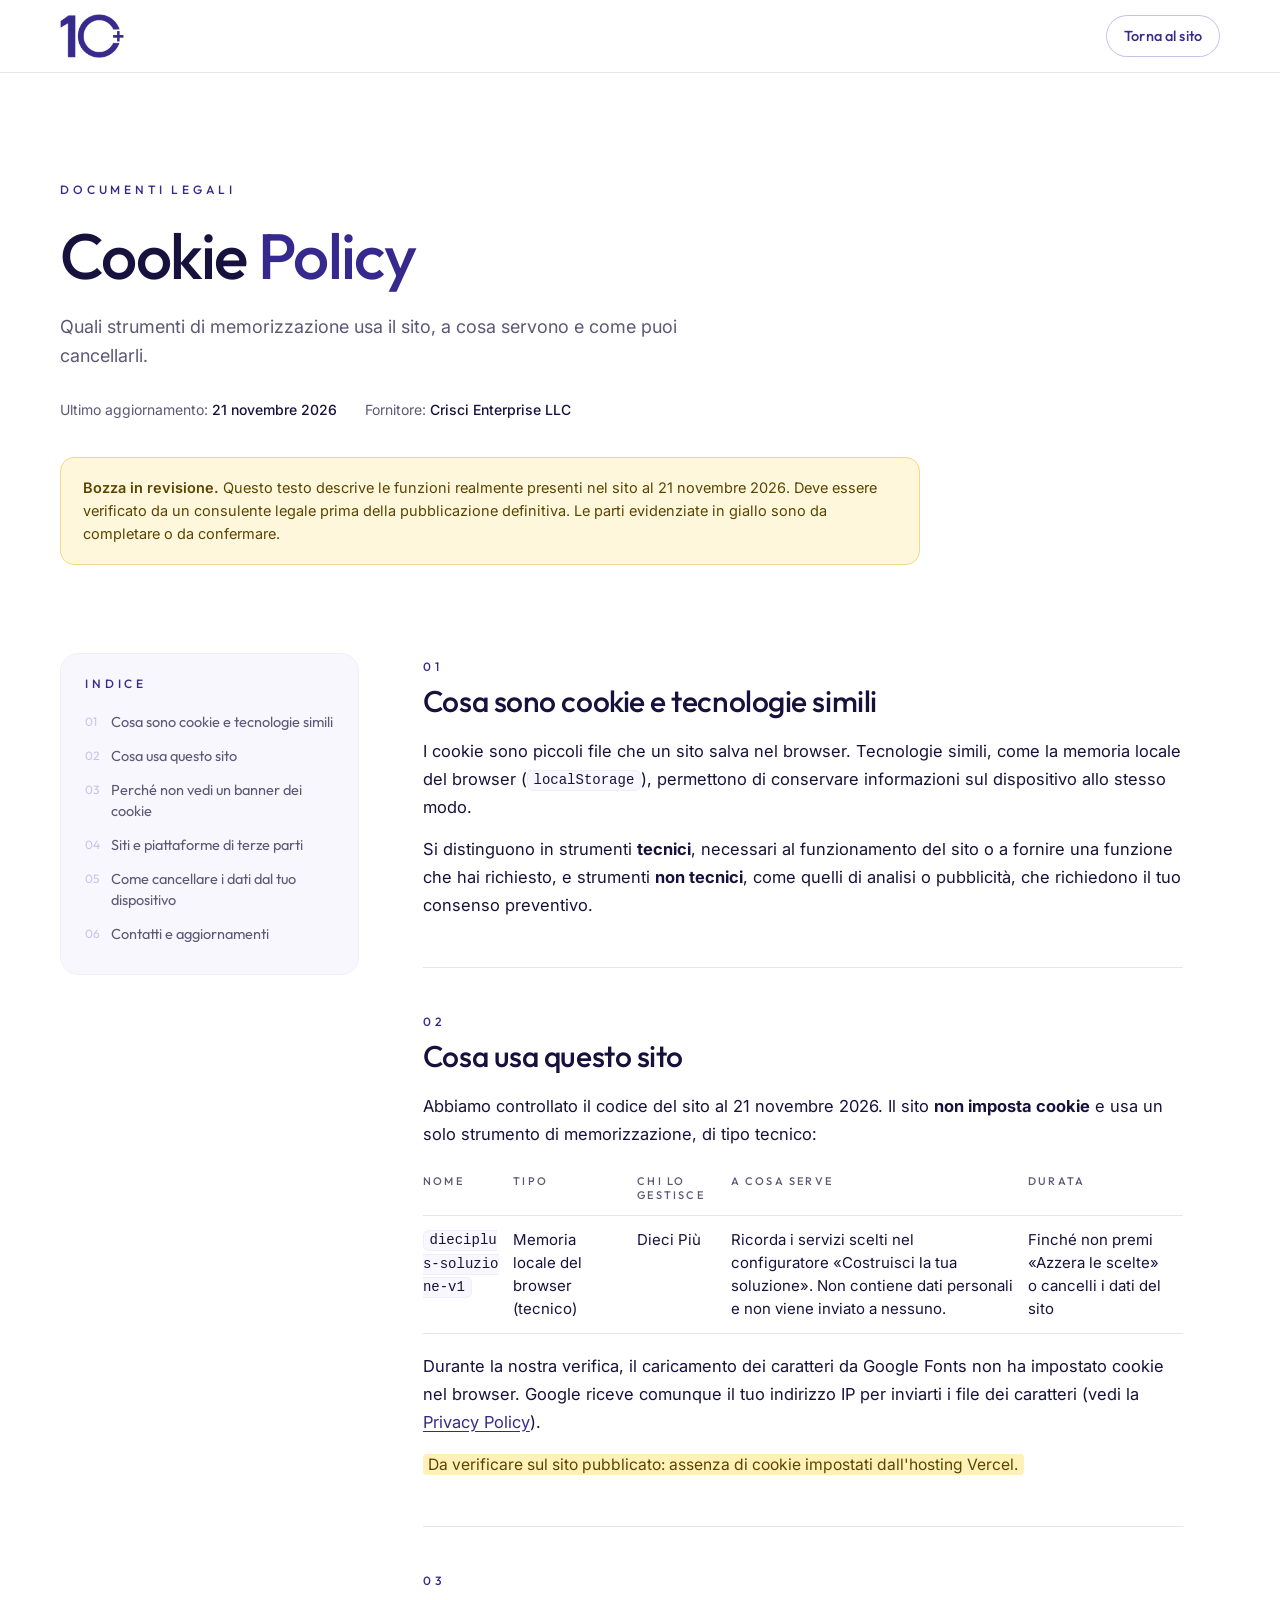
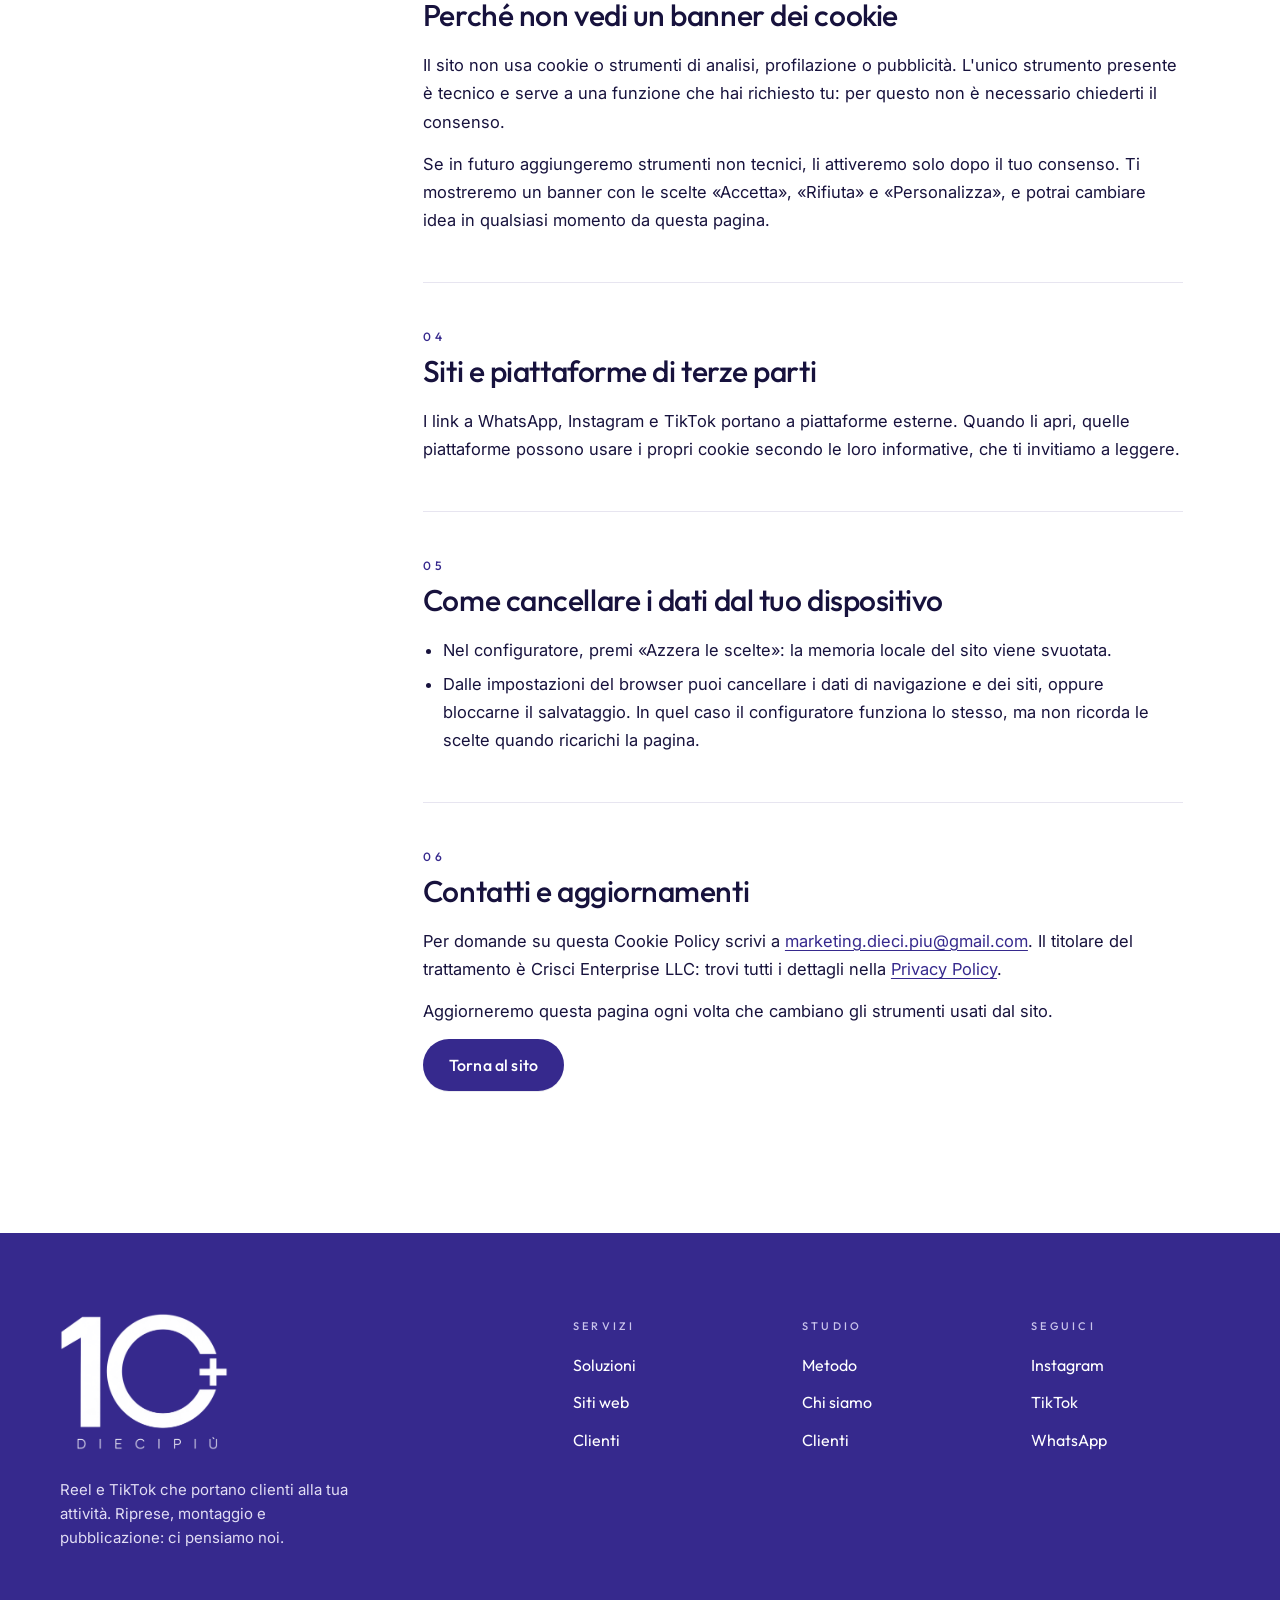
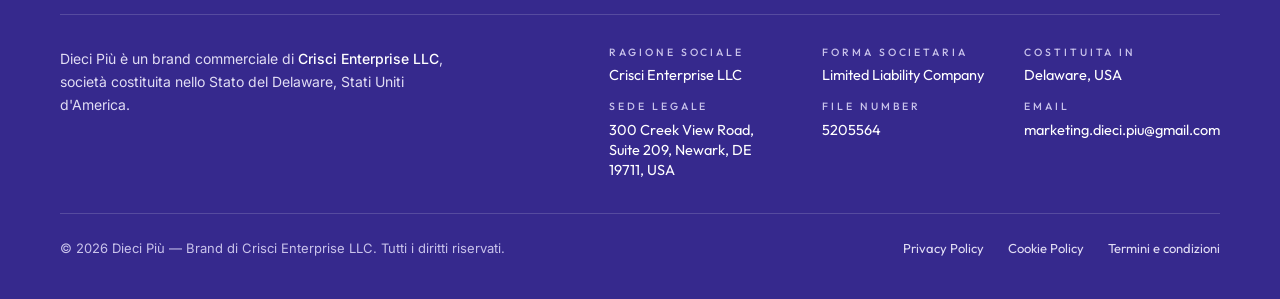
==== cookie.html @ cb21c613 "Add files via upload" ====
<!doctype html>
<html lang="it">
<head>
<meta charset="utf-8">
<meta name="viewport" content="width=device-width, initial-scale=1, viewport-fit=cover">
<title>Cookie Policy · Dieci Più</title>
<meta name="description" content="Quali cookie e strumenti di memorizzazione usa il sito Dieci Più.">
<!-- Bozza: togliere "noindex" e l'avviso giallo dopo la revisione legale -->
<meta name="robots" content="noindex, follow">
<meta name="theme-color" content="#36298D">
<link rel="icon" href="favicon.ico" sizes="any">
<link rel="icon" type="image/png" sizes="32x32" href="assets/brand/favicon-32.png">
<link rel="apple-touch-icon" href="assets/brand/apple-touch-icon.png">
<link rel="preconnect" href="https://fonts.googleapis.com">
<link rel="preconnect" href="https://fonts.gstatic.com" crossorigin>
<link rel="stylesheet" href="https://fonts.googleapis.com/css2?family=Outfit:wght@300;400;500;600&family=Inter:wght@400;500;600&display=swap">
<link rel="stylesheet" href="styles.css">
<link rel="stylesheet" href="legale.css">
</head>
<body>

<header class="legal-nav">
  <div class="wrap legal-nav-in">
    <a class="brand" href="index.html" aria-label="Dieci Più — torna al sito">
      <img src="assets/brand/logo-dieci-piu-mark.png" alt="Dieci Più" width="1600" height="1102">
    </a>
    <a class="btn btn-ghost btn-sm" href="index.html">Torna al sito</a>
  </div>
</header>

<main class="legal-page" id="top">
  <div class="wrap">
    <div class="legal-head">
      <span class="label">Documenti legali</span>
      <h1>Cookie <em>Policy</em></h1>
      <p class="legal-intro">Quali strumenti di memorizzazione usa il sito, a cosa servono e come puoi cancellarli.</p>
      <ul class="legal-meta">
        <li>Ultimo aggiornamento: <b>21 novembre 2026</b></li>
        <li>Fornitore: <b>Crisci Enterprise LLC</b></li>
      </ul>
    </div>
    <p class="draft-note" role="note"><b>Bozza in revisione.</b> Questo testo descrive le funzioni realmente presenti nel sito al 21 novembre 2026. Deve essere verificato da un consulente legale prima della pubblicazione definitiva. Le parti evidenziate in giallo sono da completare o da confermare.</p>

    <div class="legal-layout">
      <nav class="legal-toc" aria-label="Indice">
        <span class="label">Indice</span>
        <ol>
        <li><a href="#cosa-sono">Cosa sono cookie e tecnologie simili</a></li>
        <li><a href="#utilizzati">Cosa usa questo sito</a></li>
        <li><a href="#consenso">Perché non vedi un banner dei cookie</a></li>
        <li><a href="#terze-parti">Siti e piattaforme di terze parti</a></li>
        <li><a href="#gestire">Come cancellare i dati dal tuo dispositivo</a></li>
        <li><a href="#contatti">Contatti e aggiornamenti</a></li>
        </ol>
      </nav>
      <div class="legal-body">
      <section id="cosa-sono" aria-labelledby="cosa-sono-t">
        <h2 id="cosa-sono-t"><span class="n">01</span>Cosa sono cookie e tecnologie simili</h2>
        <p>I cookie sono piccoli file che un sito salva nel browser. Tecnologie simili, come la memoria locale del browser (<code>localStorage</code>), permettono di conservare informazioni sul dispositivo allo stesso modo.</p>
        <p>Si distinguono in strumenti <b>tecnici</b>, necessari al funzionamento del sito o a fornire una funzione che hai richiesto, e strumenti <b>non tecnici</b>, come quelli di analisi o pubblicità, che richiedono il tuo consenso preventivo.</p>
      </section>
      <section id="utilizzati" aria-labelledby="utilizzati-t">
        <h2 id="utilizzati-t"><span class="n">02</span>Cosa usa questo sito</h2>
        <p>Abbiamo controllato il codice del sito al 21 novembre 2026. Il sito <b>non imposta cookie</b> e usa un solo strumento di memorizzazione, di tipo tecnico:</p>
        <table class="legal-table">
          <thead><tr><th scope="col">Nome</th><th scope="col">Tipo</th><th scope="col">Chi lo gestisce</th><th scope="col">A cosa serve</th><th scope="col">Durata</th></tr></thead>
          <tbody>
          <tr><td><code>dieciplus-soluzione-v1</code></td><td data-th="Tipo">Memoria locale del browser (tecnico)</td><td data-th="Chi lo gestisce">Dieci Più</td><td data-th="A cosa serve">Ricorda i servizi scelti nel configuratore «Costruisci la tua soluzione». Non contiene dati personali e non viene inviato a nessuno.</td><td data-th="Durata">Finché non premi «Azzera le scelte» o cancelli i dati del sito</td></tr>
          </tbody>
        </table>
        <p>Durante la nostra verifica, il caricamento dei caratteri da Google Fonts non ha impostato cookie nel browser. Google riceve comunque il tuo indirizzo IP per inviarti i file dei caratteri (vedi la <a href="privacy.html#terze-parti">Privacy Policy</a>).</p>
        <p><span class="todo">Da verificare sul sito pubblicato: assenza di cookie impostati dall'hosting Vercel.</span></p>
      </section>
      <section id="consenso" aria-labelledby="consenso-t">
        <h2 id="consenso-t"><span class="n">03</span>Perché non vedi un banner dei cookie</h2>
        <p>Il sito non usa cookie o strumenti di analisi, profilazione o pubblicità. L'unico strumento presente è tecnico e serve a una funzione che hai richiesto tu: per questo non è necessario chiederti il consenso.</p>
        <p>Se in futuro aggiungeremo strumenti non tecnici, li attiveremo solo dopo il tuo consenso. Ti mostreremo un banner con le scelte «Accetta», «Rifiuta» e «Personalizza», e potrai cambiare idea in qualsiasi momento da questa pagina.</p>
      </section>
      <section id="terze-parti" aria-labelledby="terze-parti-t">
        <h2 id="terze-parti-t"><span class="n">04</span>Siti e piattaforme di terze parti</h2>
        <p>I link a WhatsApp, Instagram e TikTok portano a piattaforme esterne. Quando li apri, quelle piattaforme possono usare i propri cookie secondo le loro informative, che ti invitiamo a leggere.</p>
      </section>
      <section id="gestire" aria-labelledby="gestire-t">
        <h2 id="gestire-t"><span class="n">05</span>Come cancellare i dati dal tuo dispositivo</h2>
        <ul>
          <li>Nel configuratore, premi «Azzera le scelte»: la memoria locale del sito viene svuotata.</li>
          <li>Dalle impostazioni del browser puoi cancellare i dati di navigazione e dei siti, oppure bloccarne il salvataggio. In quel caso il configuratore funziona lo stesso, ma non ricorda le scelte quando ricarichi la pagina.</li>
        </ul>
      </section>
      <section id="contatti" aria-labelledby="contatti-t">
        <h2 id="contatti-t"><span class="n">06</span>Contatti e aggiornamenti</h2>
        <p>Per domande su questa Cookie Policy scrivi a <a href="mailto:marketing.dieci.piu@gmail.com">marketing.dieci.piu@gmail.com</a>. Il titolare del trattamento è Crisci Enterprise LLC: trovi tutti i dettagli nella <a href="privacy.html">Privacy Policy</a>.</p>
        <p>Aggiorneremo questa pagina ogni volta che cambiano gli strumenti usati dal sito.</p>
      </section>
        <p class="legal-back"><a class="btn btn-primary" href="index.html">Torna al sito</a></p>
      </div>
    </div>
  </div>
</main>

<footer class="footer">
  <div class="wrap">
    <div class="footer-grid">
      <div>
        <img class="logo" src="assets/brand/logo-dieci-piu-white.png" alt="Dieci Più" width="1600" height="1299" loading="lazy">
        <p>Reel e TikTok che portano clienti alla tua attività. Riprese, montaggio e pubblicazione: ci pensiamo noi.</p>
      </div>
      <div>
        <h4>Servizi</h4>
        <ul><li><a href="index.html#soluzioni">Soluzioni</a></li><li><a href="index.html#siti">Siti web</a></li><li><a href="index.html#clienti">Clienti</a></li></ul>
      </div>
      <div>
        <h4>Studio</h4>
        <ul><li><a href="index.html#metodo">Metodo</a></li><li><a href="index.html#chi-siamo">Chi siamo</a></li><li><a href="index.html#clienti">Clienti</a></li></ul>
      </div>
      <div>
        <h4>Seguici</h4>
        <ul><li><a href="https://www.instagram.com/diecipiu_agency/" rel="noopener" target="_blank">Instagram</a></li><li><a href="https://www.tiktok.com/@dieci_piu" rel="noopener" target="_blank">TikTok</a></li><li><a href="https://wa.me/393920005024" target="_blank" rel="noopener">WhatsApp</a></li></ul>
      </div>
    </div>
    <div class="footer-legal">
      <p class="footer-entity">Dieci Più è un brand commerciale di <b>Crisci Enterprise LLC</b>, società costituita nello Stato del Delaware, Stati Uniti d'America.</p>
      <dl class="footer-facts">
        <div><dt>Ragione sociale</dt><dd>Crisci Enterprise LLC</dd></div>
        <div><dt>Forma societaria</dt><dd>Limited Liability Company</dd></div>
        <div><dt>Costituita in</dt><dd>Delaware, USA</dd></div>
        <div class="footer-sede"><dt>Sede legale</dt><dd>300 Creek View Road, Suite 209, Newark, DE 19711, USA</dd></div>
        <div><dt>File number</dt><dd>5205564</dd></div>
        <div><dt>Email</dt><dd><a href="mailto:marketing.dieci.piu@gmail.com">marketing.dieci.piu@gmail.com</a></dd></div>
      </dl>
    </div>
    <div class="footer-bottom">
      <span>© <span data-year>2026</span> Dieci Più — Brand di Crisci Enterprise LLC. Tutti i diritti riservati.</span>
      <ul class="footer-links" aria-label="Documenti legali">
        <li><a href="privacy.html">Privacy Policy</a></li>
        <li><a href="cookie.html">Cookie Policy</a></li>
        <li><a href="termini.html">Termini e condizioni</a></li>
      </ul>
    </div>
  </div>
</footer>

<script>document.querySelectorAll("[data-year]").forEach(function (y) { y.textContent = new Date().getFullYear(); });</script>
</body>
</html>
---- styles.css ----
/* ==========================================================================
   DIECI+ — sistema visivo
   Colore primario estratto dal logo originale: #36298D
   ========================================================================== */

:root {
  /* Brand */
  --viola: #36298D;          /* colore esatto del logo */
  --viola-scuro: #281E6E;    /* hover / pressione */
  --viola-notte: #17123D;    /* testo principale, tono del viola */
  --lavanda-50: #F8F7FD;     /* sezioni leggere */
  --lavanda-100: #F0EEFA;
  --lavanda-200: #E1DDF4;
  --lavanda-300: #C9C3EB;

  /* Neutri */
  --bianco: #FFFFFF;
  --testo: var(--viola-notte);
  --testo-2: #5C5875;
  --linea: #E7E5F0;

  /* Tipografia */
  --display: "Outfit", "Helvetica Neue", Arial, sans-serif;
  --testo-font: "Inter", "Helvetica Neue", Arial, sans-serif;

  /* Griglia */
  --max: 1240px;
  --gutter: clamp(16px, 4vw, 40px);

  /* Movimento */
  --ease: cubic-bezier(.2, .7, .2, 1);
  --ease-in-out: cubic-bezier(.65, 0, .35, 1);
}

*, *::before, *::after { box-sizing: border-box; }
html { -webkit-text-size-adjust: 100%; scroll-padding-top: 88px; }
@media (prefers-reduced-motion: no-preference) { html { scroll-behavior: smooth; } }
body {
  margin: 0;
  background: var(--bianco);
  color: var(--testo);
  font: 400 17px/1.6 var(--testo-font);
  -webkit-font-smoothing: antialiased;
  text-rendering: optimizeLegibility;
  overflow-x: hidden;
}
img, video { max-width: 100%; display: block; }
a { color: inherit; }
::selection { background: var(--viola); color: var(--bianco); }
:focus-visible { outline: 2px solid var(--viola); outline-offset: 3px; border-radius: 4px; }

.wrap { max-width: var(--max); margin: 0 auto; padding-inline: var(--gutter); }
.sr-only { position: absolute; width: 1px; height: 1px; overflow: hidden; clip: rect(0 0 0 0); white-space: nowrap; }

/* --------------------------------------------------------------------------
   Etichette: riprendono la spaziatura ampia di "D I E C I P I Ù"
   -------------------------------------------------------------------------- */
.label {
  font: 500 12px/1 var(--display);
  letter-spacing: .32em;
  text-transform: uppercase;
  color: var(--viola);
}
.label.muted { color: var(--testo-2); }

/* --------------------------------------------------------------------------
   Pulsanti
   -------------------------------------------------------------------------- */
.btn {
  --h: 52px;
  position: relative;
  display: inline-flex; align-items: center; gap: 14px;
  height: var(--h); padding: 0 26px;
  border-radius: 999px; border: 0;
  font: 500 16px/1 var(--display); letter-spacing: .01em;
  text-decoration: none; cursor: pointer; white-space: nowrap;
  overflow: hidden; isolation: isolate;
  transition: transform .5s var(--ease), box-shadow .5s var(--ease), color .3s var(--ease);
}
.btn-primary { background: var(--viola); color: var(--bianco); box-shadow: 0 1px 0 rgba(23,18,61,.08); }
/* riempimento che sale dal basso */
.btn-primary::before {
  content: ""; position: absolute; inset: 0; z-index: -1;
  background: var(--viola-scuro);
  transform: translateY(101%); border-radius: inherit;
  transition: transform .55s var(--ease);
}
.btn-primary:hover::before { transform: translateY(0); }
.btn-primary:hover { transform: translateY(-2px); box-shadow: 0 14px 30px -14px rgba(54,41,141,.65); }
.btn-primary:active { transform: translateY(0); }

.btn-ghost { background: transparent; color: var(--viola); box-shadow: inset 0 0 0 1px var(--lavanda-300); }
.btn-ghost::before {
  content: ""; position: absolute; inset: 0; z-index: -1; border-radius: inherit;
  background: var(--lavanda-100); opacity: 0; transition: opacity .4s var(--ease);
}
.btn-ghost:hover::before { opacity: 1; }
.btn-ghost:hover { box-shadow: inset 0 0 0 1px var(--viola); }

.btn .arrow { width: 18px; height: 18px; flex: none; overflow: hidden; position: relative; }
.btn .arrow svg { position: absolute; inset: 0; transition: transform .5s var(--ease); }
.btn .arrow svg + svg { transform: translateX(-120%); }
.btn:hover .arrow svg:first-child { transform: translateX(120%); }
.btn:hover .arrow svg + svg { transform: translateX(0); }

.btn-sm { --h: 42px; padding: 0 18px; font-size: 14.5px; gap: 10px; }

/* --------------------------------------------------------------------------
   Navbar
   -------------------------------------------------------------------------- */
.nav {
  position: fixed; inset: 0 0 auto 0; z-index: 50;
  padding-top: env(safe-area-inset-top, 0px);
  background: rgba(255,255,255,.0);
  transition: background .4s var(--ease), box-shadow .4s var(--ease);
}
.nav.scrolled { background: rgba(255,255,255,.86); backdrop-filter: saturate(1.4) blur(14px); -webkit-backdrop-filter: saturate(1.4) blur(14px); box-shadow: 0 1px 0 var(--linea); }
.nav-in { display: flex; align-items: center; gap: 32px; height: 76px; transition: height .4s var(--ease); }
.nav.scrolled .nav-in { height: 64px; }
.brand { display: block; flex: none; line-height: 0; }
.brand img { height: 30px; width: auto; transition: height .4s var(--ease); }
.nav.scrolled .brand img { height: 26px; }
.nav-links { display: flex; gap: 4px; margin-left: auto; list-style: none; padding: 0; margin-block: 0; }
.nav-links a {
  position: relative; display: block; padding: 10px 14px;
  font: 400 15px/1 var(--display); color: var(--testo); text-decoration: none;
}
.nav-links a::after {
  content: ""; position: absolute; left: 14px; right: 14px; bottom: 4px; height: 1px;
  background: var(--viola); transform: scaleX(0); transform-origin: right;
  transition: transform .45s var(--ease);
}
.nav-links a:hover::after, .nav-links a.on::after { transform: scaleX(1); transform-origin: left; }
.nav-links a.on { color: var(--viola); }
.nav-toggle { display: none; }

@media (max-width: 900px) {
  .nav-in { gap: 12px; height: 64px; }
  .brand img { height: 26px; }
  .nav-links, .nav .btn { display: none; }
  .nav-toggle {
    display: inline-flex; margin-left: auto; width: 44px; height: 44px; border: 0; border-radius: 50%;
    background: var(--lavanda-100); color: var(--viola); align-items: center; justify-content: center; cursor: pointer;
  }
  .nav-toggle span, .nav-toggle span::before { display: block; width: 18px; height: 1.5px; background: currentColor; position: relative; transition: transform .4s var(--ease); }
  .nav-toggle span::before { content: ""; position: absolute; top: 6px; }
  .nav-toggle span { transform: translateY(-3px); }
  .nav.open .nav-toggle span { transform: translateY(0) rotate(45deg); }
  .nav.open .nav-toggle span::before { transform: translateY(-6px) rotate(-90deg); }
}

/* menu mobile */
.mobile-menu {
  position: fixed; inset: 0; z-index: 40; background: var(--bianco);
  padding: calc(96px + env(safe-area-inset-top, 0px)) var(--gutter) 32px;
  display: flex; flex-direction: column; gap: 32px;
  clip-path: inset(0 0 100% 0); visibility: hidden;
  transition: clip-path .7s var(--ease-in-out), visibility 0s linear .7s;
}
.nav.open + .mobile-menu { clip-path: inset(0 0 0 0); visibility: visible; transition: clip-path .7s var(--ease-in-out), visibility 0s; }
.mobile-menu ol { list-style: none; margin: 0; padding: 0; counter-reset: m; }
.mobile-menu li { counter-increment: m; border-bottom: 1px solid var(--linea); }
.mobile-menu a {
  display: flex; align-items: baseline; gap: 16px; padding: 18px 0;
  font: 400 clamp(28px, 8vw, 40px)/1.1 var(--display); letter-spacing: -.02em; text-decoration: none;
}
.mobile-menu a::before { content: counter(m, decimal-leading-zero); font: 500 12px/1 var(--display); letter-spacing: .2em; color: var(--viola); }
.mobile-menu .btn { align-self: stretch; justify-content: center; margin-top: auto; }
.mobile-menu { z-index: 48; }

/* --------------------------------------------------------------------------
   Hero
   -------------------------------------------------------------------------- */
.hero { padding-top: calc(150px + env(safe-area-inset-top, 0px)); padding-bottom: 96px; position: relative; }
.hero-grid { display: grid; grid-template-columns: minmax(0, 7fr) minmax(0, 5fr); gap: 56px; align-items: end; }
.hero h1 {
  font: 400 clamp(44px, 7.2vw, 104px)/.98 var(--display);
  letter-spacing: -.045em; margin: 28px 0 0; text-wrap: balance;
}
.hero h1 .line { display: block; overflow: hidden; padding-bottom: .06em; }
.hero h1 .line > span { display: inline-block; }
.hero h1 em { font-style: normal; color: var(--viola); }
.hero-sub { font-size: clamp(18px, 1.6vw, 21px); line-height: 1.5; color: var(--testo-2); max-width: 34ch; margin: 32px 0 40px; }
.hero-cta { display: flex; flex-wrap: wrap; gap: 12px; }

.hero-facts { display: grid; grid-template-columns: repeat(3, minmax(0,1fr)); margin-top: 88px; border-top: 1px solid var(--linea); }
.hero-facts div { padding: 22px 24px 0 0; }
.hero-facts div + div { padding-left: 24px; border-left: 1px solid var(--linea); }
.hero-facts b { display: block; font: 400 clamp(26px, 3vw, 36px)/1 var(--display); letter-spacing: -.03em; color: var(--viola); }
.hero-facts span { display: block; margin-top: 10px; font-size: 14.5px; line-height: 1.45; color: var(--testo-2); }

/* pila di reel nel hero */
.reel-stack { position: relative; aspect-ratio: 4 / 5; }
.reel-stack::before {
  content: ""; position: absolute; inset: 8% 0 0 12%; border-radius: 28px;
  background: var(--lavanda-100);
}
.reel-stack .reel { position: absolute; width: 40%; }
.reel-stack .reel:nth-child(1) { left: -2%; top: 18%; transform: rotate(-6deg); }
.reel-stack .reel:nth-child(2) { left: 19%; top: 4%; z-index: 3; transform: rotate(-1.5deg); }
.reel-stack .reel:nth-child(3) { left: 62%; top: 22%; transform: rotate(6deg); }
.reel-stack .reel:nth-child(4) { left: 41%; top: 10%; z-index: 4; transform: rotate(2deg); }

@media (max-width: 900px) {
  .hero { padding-top: calc(120px + env(safe-area-inset-top, 0px)); padding-bottom: 72px; }
  .hero-grid { grid-template-columns: minmax(0,1fr); gap: 48px; }
  .reel-stack { max-width: 420px; width: 100%; margin-inline: auto; }
  .hero-facts { margin-top: 64px; }
}
@media (max-width: 560px) {
  .hero-facts { grid-template-columns: minmax(0,1fr); }
  .hero-facts div, .hero-facts div + div { padding: 18px 0; border-left: 0; border-bottom: 1px solid var(--linea); }
  .hero-cta .btn { width: 100%; justify-content: center; }
}

/* --------------------------------------------------------------------------
   Reel (cornice 9:16)
   -------------------------------------------------------------------------- */
.reel {
  position: relative; aspect-ratio: 9 / 16; border-radius: 18px; overflow: hidden;
  background: linear-gradient(160deg, var(--lavanda-200), var(--lavanda-100) 60%, var(--bianco));
  box-shadow: 0 1px 0 rgba(23,18,61,.04), 0 24px 48px -28px rgba(54,41,141,.45);
  transition: transform .7s var(--ease), box-shadow .7s var(--ease);
}
.reel video, .reel img { position: absolute; inset: 0; width: 100%; height: 100%; object-fit: cover; }
.reel .meta { position: absolute; left: 14px; right: 14px; bottom: 14px; display: flex; justify-content: space-between; align-items: end; gap: 8px; }
.reel .meta span { font: 500 10.5px/1.2 var(--display); letter-spacing: .22em; text-transform: uppercase; color: var(--viola); }
.reel .play {
  position: absolute; top: 50%; left: 50%; width: 48px; height: 48px; margin: -24px 0 0 -24px;
  border-radius: 50%; background: rgba(255,255,255,.9); color: var(--viola);
  display: grid; place-items: center; transition: transform .5s var(--ease), background .4s var(--ease), color .4s var(--ease);
}
.reel .play svg { width: 16px; height: 16px; margin-left: 2px; }
.reel:hover .play { transform: scale(1.08); background: var(--viola); color: var(--bianco); }
.reel .bar { position: absolute; left: 14px; right: 14px; top: 14px; height: 2px; border-radius: 2px; background: rgba(54,41,141,.15); overflow: hidden; }
.reel .bar::after { content: ""; position: absolute; inset: 0; background: var(--viola); transform-origin: left; transform: scaleX(.35); }
@media (prefers-reduced-motion: no-preference) {
  .reel-stack .reel .bar::after { animation: progress 6s linear infinite; }
  .reel-stack .reel:nth-child(1) .bar::after { animation-delay: -2s; }
  .reel-stack .reel:nth-child(3) .bar::after { animation-delay: -4s; }
  .reel-stack .reel:nth-child(4) .bar::after { animation-delay: -3s; }
}
@keyframes progress { from { transform: scaleX(0); } to { transform: scaleX(1); } }

/* --------------------------------------------------------------------------
   Striscia zone
   -------------------------------------------------------------------------- */
.zones { border-block: 1px solid var(--linea); }
.zones .wrap { display: flex; flex-wrap: wrap; align-items: center; justify-content: space-between; gap: 16px 32px; padding-block: 26px; }
.zones ul { display: flex; flex-wrap: wrap; gap: 8px 40px; list-style: none; margin: 0; padding: 0; }
.zones li { font: 400 clamp(20px, 2.2vw, 28px)/1 var(--display); letter-spacing: -.02em; }
.zones li::before { content: "+"; color: var(--viola); margin-right: 12px; font-weight: 500; }

/* --------------------------------------------------------------------------
   Sezioni
   -------------------------------------------------------------------------- */
.section { padding-block: clamp(88px, 11vw, 160px); }
.section.tint { background: var(--lavanda-50); }
.section-head { display: grid; grid-template-columns: minmax(0, 4fr) minmax(0, 8fr); gap: 32px; margin-bottom: clamp(48px, 6vw, 88px); }
.section-head .index { display: flex; flex-direction: column; gap: 14px; padding-top: 12px; border-top: 1px solid var(--testo); }
.section-head .index .n { font: 300 15px/1 var(--display); letter-spacing: .04em; color: var(--testo-2); }
.section-head h2 {
  font: 400 clamp(36px, 5vw, 68px)/1.02 var(--display); letter-spacing: -.04em;
  margin: 0; text-wrap: balance; max-width: 16ch;
}
.section-head h2 em { font-style: normal; color: var(--viola); }
.section-head p { font-size: clamp(17px, 1.4vw, 19px); color: var(--testo-2); max-width: 54ch; margin: 24px 0 0; }
@media (max-width: 760px) { .section-head { grid-template-columns: minmax(0,1fr); gap: 24px; } }

/* --------------------------------------------------------------------------
   Manifesto
   -------------------------------------------------------------------------- */
.manifesto { padding-block: clamp(96px, 12vw, 176px); background: var(--lavanda-50); position: relative; overflow: hidden; }
.manifesto blockquote {
  margin: 28px 0 0; font: 300 clamp(40px, 7vw, 112px)/.98 var(--display); letter-spacing: -.05em;
  max-width: 15ch;
}
.manifesto blockquote b { font-weight: 400; color: var(--viola); }
.manifesto .pair { display: grid; grid-template-columns: repeat(2, minmax(0, 1fr)); gap: 32px; margin-top: 72px; max-width: 860px; }
.manifesto .pair p { margin: 0; font-size: 17px; color: var(--testo-2); padding-top: 18px; border-top: 1px solid var(--lavanda-300); }
.manifesto .pair p b { display: block; color: var(--testo); font: 500 18px/1.3 var(--display); margin-bottom: 6px; }
@media (max-width: 640px) { .manifesto .pair { grid-template-columns: minmax(0,1fr); margin-top: 48px; } }

/* --------------------------------------------------------------------------
   Soluzioni su misura: percorsi, configuratore, riepilogo, richiesta
   -------------------------------------------------------------------------- */
.soluzioni { --errore: #B42318; }

/* Percorsi A / B */
.sol-paths { display: grid; grid-template-columns: repeat(2, minmax(0, 1fr)); gap: 16px; }
.sol-path { display: flex; flex-direction: column; align-items: flex-start; gap: 14px; padding: 32px; border-radius: 28px; border: 1px solid var(--lavanda-200); background: var(--bianco); }
.sol-path h3 { margin: 4px 0 0; font: 500 clamp(26px, 2.6vw, 34px)/1.05 var(--display); letter-spacing: -.03em; }
.sol-path p { margin: 0 0 10px; color: var(--testo-2); max-width: 40ch; }
.sol-path .btn { margin-top: auto; }
.sol-path-b { background: var(--viola); border-color: var(--viola); color: var(--bianco); }
.sol-path-b .label { color: var(--lavanda-300); }
.sol-path-b p { color: var(--lavanda-200); }
.sol-path-b .btn-primary { background: var(--bianco); color: var(--viola); }
.sol-path-b .btn-primary::before { background: var(--lavanda-100); }

/* Messaggi chiave */
.sol-claims { display: grid; grid-template-columns: minmax(0, 6fr) minmax(0, 5fr); gap: 24px 48px; align-items: end; margin: clamp(56px, 7vw, 96px) 0 clamp(40px, 5vw, 64px); padding-top: 28px; border-top: 1px solid var(--testo); }
.sol-claim { margin: 0; font: 400 clamp(32px, 3.8vw, 52px)/1.02 var(--display); letter-spacing: -.04em; text-wrap: balance; }
.sol-claim b { font-weight: 500; color: var(--viola); }
.sol-claims ul { list-style: none; margin: 0; padding: 0; display: grid; gap: 10px; }
.sol-claims li { display: grid; grid-template-columns: 18px minmax(0, 1fr); gap: 10px; font: 400 17px/1.35 var(--display); }
.sol-claims li::before { content: "+"; color: var(--viola); font-weight: 600; }

/* Configuratore */
.sol-builder { display: grid; grid-template-columns: minmax(0, 1fr) minmax(0, 360px); gap: 24px 40px; align-items: start; scroll-margin-top: 88px; }
.sol-step { margin-bottom: 18px; }
.sol-step p { margin: 10px 0 0; color: var(--testo-2); font-size: 15px; }
.sol-catalog { display: grid; grid-template-columns: repeat(2, minmax(0, 1fr)); gap: 12px; align-items: start; }
@media (max-width: 1100px) { .sol-catalog { grid-template-columns: minmax(0, 1fr); } }
.sol-noscript { padding: 18px; border-radius: 16px; background: var(--lavanda-100); }

.svc { border: 1px solid var(--lavanda-200); border-radius: 22px; background: var(--bianco); transition: border-color .35s var(--ease), box-shadow .35s var(--ease), background .35s var(--ease), transform .35s var(--ease); }
.svc:hover { border-color: var(--lavanda-300); }
.svc.on { border-color: var(--viola); box-shadow: 0 0 0 1px var(--viola), 0 18px 40px -28px rgba(54,41,141,.55); background: var(--lavanda-50); }
.svc-toggle { width: 100%; display: grid; grid-template-columns: 34px minmax(0, 1fr) 34px; gap: 12px; align-items: start; padding: 20px; border: 0; background: none; text-align: left; font: inherit; color: inherit; cursor: pointer; border-radius: 22px; -webkit-tap-highlight-color: transparent; }
.svc-toggle:focus-visible { outline: 2px solid var(--viola); outline-offset: 2px; }
.svc-n { font: 500 13px/1.6 var(--display); letter-spacing: .06em; color: var(--viola); }
.svc-name { display: block; font: 500 19px/1.2 var(--display); letter-spacing: -.01em; }
.svc-desc { display: block; margin-top: 6px; font-size: 14px; line-height: 1.45; color: var(--testo-2); }
.svc-mark { position: relative; width: 32px; height: 32px; border-radius: 50%; border: 1.5px solid var(--lavanda-300); transition: background .35s var(--ease), border-color .35s var(--ease), transform .45s var(--ease); }
.svc-mark::before, .svc-mark::after { content: ""; position: absolute; left: 50%; top: 50%; background: var(--viola); border-radius: 2px; transition: all .4s var(--ease); }
.svc-mark::before { width: 12px; height: 1.5px; margin: -.75px 0 0 -6px; }
.svc-mark::after { width: 1.5px; height: 12px; margin: -6px 0 0 -.75px; }
.svc.on .svc-mark { background: var(--viola); border-color: var(--viola); transform: rotate(360deg); }
.svc.on .svc-mark::before { width: 10px; height: 5px; margin: -4px 0 0 -5px; background: transparent; border-left: 2px solid var(--bianco); border-bottom: 2px solid var(--bianco); border-radius: 0; transform: rotate(-45deg); }
.svc.on .svc-mark::after { transform: scaleY(0); opacity: 0; }

.svc-opts { display: grid; grid-template-rows: 0fr; transition: grid-template-rows .45s var(--ease); }
.svc.on .svc-opts { grid-template-rows: 1fr; }
.svc-opts-in { overflow: hidden; min-height: 0; }
.opt { margin: 0 20px; padding: 14px 0; border-top: 1px solid var(--lavanda-200); }
.opt:last-child { margin-bottom: 8px; }
.opt-label { display: block; font: 500 13.5px/1.3 var(--display); color: var(--testo-2); }
.opt-qty { display: flex; align-items: center; justify-content: space-between; gap: 12px; }
.opt-chips .opt-label { margin-bottom: 10px; }
.qty { display: inline-flex; align-items: center; border: 1px solid var(--lavanda-300); border-radius: 999px; background: var(--bianco); }
.qty-btn { width: 44px; height: 44px; border: 0; border-radius: 50%; background: none; color: var(--viola); font: 400 22px/1 var(--display); cursor: pointer; transition: background .25s var(--ease); -webkit-tap-highlight-color: transparent; }
.qty-btn:hover:not(:disabled) { background: var(--lavanda-100); }
.qty-btn:disabled { opacity: .3; cursor: default; }
.qty-val { min-width: 40px; text-align: center; font: 600 18px/1 var(--display); font-variant-numeric: tabular-nums; }
.chips { display: flex; flex-wrap: wrap; gap: 8px; }
.chip { min-height: 40px; padding: 8px 14px; border: 1px solid var(--lavanda-300); border-radius: 999px; background: var(--bianco); color: var(--testo); font: 400 14px/1.2 var(--testo-font); cursor: pointer; transition: background .25s var(--ease), color .25s var(--ease), border-color .25s var(--ease); -webkit-tap-highlight-color: transparent; }
.chip[aria-pressed="true"], .chip[aria-checked="true"] { background: var(--viola); border-color: var(--viola); color: var(--bianco); }
.switch { display: flex; align-items: center; gap: 12px; width: 100%; min-height: 40px; padding: 0; border: 0; background: none; text-align: left; font: 400 14.5px/1.35 var(--testo-font); color: var(--testo); cursor: pointer; }
.switch-track { position: relative; flex: none; width: 42px; height: 26px; border-radius: 999px; background: var(--lavanda-200); transition: background .3s var(--ease); }
.switch-dot { position: absolute; left: 3px; top: 3px; width: 20px; height: 20px; border-radius: 50%; background: var(--bianco); box-shadow: 0 1px 3px rgba(23,18,61,.25); transition: transform .3s var(--ease); }
.switch[aria-checked="true"] .switch-track { background: var(--viola); }
.switch[aria-checked="true"] .switch-dot { transform: translateX(16px); }

/* Riepilogo */
.sol-summary { position: sticky; top: 88px; }
.sol-summary-in { background: var(--viola-notte); color: var(--bianco); border-radius: 28px; padding: 28px 24px 24px; }
.sol-summary .label { color: var(--lavanda-300); }
.sol-summary h3 { margin: 12px 0 6px; font: 500 26px/1.1 var(--display); letter-spacing: -.02em; }
.sol-count { margin: 0; font-size: 14px; color: var(--lavanda-200); }
.sol-stack { list-style: none; margin: 18px 0 0; padding: 0; display: grid; gap: 6px; }
.blk { display: grid; grid-template-columns: 26px minmax(0, 1fr) 32px; gap: 8px; align-items: center; padding: 10px 8px 10px 12px; border-radius: 12px; background: rgba(255,255,255,.07); border-left: 3px solid var(--lavanda-300); }
.blk-n { font: 500 12px/1 var(--display); color: var(--lavanda-300); }
.blk-text b { display: block; font: 500 15px/1.25 var(--display); }
.blk-text span { display: block; margin-top: 2px; font-size: 12.5px; line-height: 1.4; color: rgba(255,255,255,.72); }
.blk-x { width: 32px; height: 32px; border-radius: 50%; border: 1px solid rgba(255,255,255,.22); background: none; color: var(--bianco); font: 400 18px/1 var(--display); cursor: pointer; transition: background .25s var(--ease); }
.blk-x:hover { background: rgba(255,255,255,.12); }
.blk-x:focus-visible { outline: 2px solid var(--bianco); outline-offset: 2px; }
.sol-empty { margin: 18px 0 0; padding: 16px; border: 1px dashed rgba(255,255,255,.28); border-radius: 14px; font-size: 14px; color: rgba(255,255,255,.72); }
.sol-note { margin: 18px 0; padding-top: 16px; border-top: 1px solid rgba(255,255,255,.16); font-size: 14px; line-height: 1.5; color: rgba(255,255,255,.85); }
.sol-cta { width: 100%; justify-content: center; }
.sol-summary .btn-primary { background: var(--bianco); color: var(--viola); }
.sol-summary .btn-primary::before { background: var(--lavanda-100); }
.sol-summary .btn-primary:focus-visible { outline-color: var(--bianco); }
.sol-reset { display: block; margin: 12px auto 0; padding: 8px; border: 0; background: none; color: rgba(255,255,255,.7); font: 400 13px/1 var(--testo-font); text-decoration: underline; text-underline-offset: 4px; cursor: pointer; }
.sol-bar { display: none; }
@media (prefers-reduced-motion: no-preference) {
  .blk.new { animation: blk-in .5s var(--ease) both; }
}
@keyframes blk-in { from { opacity: 0; transform: translateY(10px) scale(.98); } to { opacity: 1; transform: none; } }

/* Richiesta */
.sol-form { display: grid; grid-template-columns: minmax(0, 4fr) minmax(0, 8fr); gap: 22px 32px; margin-top: clamp(72px, 8vw, 112px); padding-top: 32px; border-top: 1px solid var(--testo); scroll-margin-top: 88px; }
.sol-form > :not(.sol-form-head) { grid-column: 2; }
.sol-form-head { grid-column: 1; grid-row: 1 / span 6; }
.sol-form-head h3 { margin: 14px 0 12px; font: 400 clamp(30px, 3.4vw, 44px)/1.05 var(--display); letter-spacing: -.035em; }
.sol-form-head p { margin: 0; color: var(--testo-2); max-width: 32ch; }
.sol-field { display: grid; gap: 8px; margin: 0; }
.sol-field > label, .sol-field legend { font: 500 14px/1.3 var(--display); color: var(--testo); }
.opt-tag { font-weight: 400; color: var(--testo-2); }
.sol-field input[type=text], .sol-field select, .sol-field textarea {
  width: 100%; min-height: 52px; padding: 12px 16px; border: 1px solid var(--lavanda-300); border-radius: 14px;
  background: var(--bianco); color: var(--testo); font: 400 16px/1.4 var(--testo-font); transition: border-color .25s var(--ease), box-shadow .25s var(--ease);
}
.sol-field textarea { resize: vertical; min-height: 110px; }
.sol-field input:focus, .sol-field select:focus, .sol-field textarea:focus { outline: none; border-color: var(--viola); box-shadow: 0 0 0 3px var(--lavanda-200); }
.sol-field [aria-invalid="true"] { border-color: var(--errore); }
.field-err { margin: 0; font-size: 13.5px; color: var(--errore); }
.sol-grid { display: grid; grid-template-columns: repeat(2, minmax(0, 1fr)); gap: 18px 20px; }
.sol-wide { grid-column: 1 / -1; }
.sol-mode { border: 0; padding: 0; }
.sol-mode legend { padding: 0; margin-bottom: 8px; }
.sol-radios { display: flex; flex-wrap: wrap; gap: 8px; }
.sol-radios label { display: inline-flex; align-items: center; gap: 10px; min-height: 48px; padding: 0 18px 0 14px; border: 1px solid var(--lavanda-300); border-radius: 999px; cursor: pointer; font-size: 15px; transition: background .25s var(--ease), border-color .25s var(--ease); }
.sol-radios label:has(input:checked) { border-color: var(--viola); background: var(--lavanda-100); }
.sol-radios input, .sol-check input { accent-color: var(--viola); width: 18px; height: 18px; margin: 0; flex: none; }
.sol-attach { margin: 4px 0 0; font-size: 14px; color: var(--testo-2); }
.sol-check { display: flex; gap: 12px; align-items: flex-start; font-size: 14.5px; line-height: 1.45; color: var(--testo-2); cursor: pointer; }
.sol-check input { margin-top: 2px; }
.sol-send { display: flex; flex-wrap: wrap; align-items: center; gap: 12px 20px; }
.sol-send-note { margin: 0; font-size: 14px; color: var(--testo-2); }
.form-status { margin: 0; padding: 16px 18px; border-radius: 14px; font-size: 15px; line-height: 1.5; }
.form-status:focus { outline: none; }
.form-status b { display: block; color: var(--testo); }
.form-status a { color: var(--viola); font-weight: 600; }
.form-status.ok { background: var(--lavanda-100); }
.form-status.warn, .form-status.err { background: #FDECEC; color: #7A1A12; }
.form-status.warn b, .form-status.err b { color: #7A1A12; }

@media (max-width: 980px) {
  .sol-form { grid-template-columns: minmax(0, 1fr); }
  .sol-form > :not(.sol-form-head), .sol-form-head { grid-column: 1; grid-row: auto; }
}
@media (max-width: 900px) {
  .sol-builder { grid-template-columns: minmax(0, 1fr) minmax(0, 300px); gap: 24px; }
  .sol-claims { grid-template-columns: minmax(0, 1fr); }
}

/* --------------------------------------------------------------------------
   Siti web
   -------------------------------------------------------------------------- */
.sites { display: grid; grid-template-columns: repeat(3, minmax(0, 1fr)); gap: 16px; }
.site-card {
  background: var(--bianco); border-radius: 24px; padding: 32px; display: flex; flex-direction: column; gap: 14px;
  box-shadow: inset 0 0 0 1px var(--lavanda-200);
  transition: transform .6s var(--ease), box-shadow .6s var(--ease);
}
.site-card:hover { transform: translateY(-4px); box-shadow: inset 0 0 0 1px var(--lavanda-300), 0 24px 48px -32px rgba(54,41,141,.45); }
.site-card .from { font: 500 11px/1 var(--display); letter-spacing: .26em; text-transform: uppercase; color: var(--viola); }
.site-card h3 { font: 500 20px/1.25 var(--display); letter-spacing: -.01em; margin: 10px 0 0; }
.site-card p { margin: 0; font-size: 15px; color: var(--testo-2); }

.process { display: grid; grid-template-columns: repeat(5, minmax(0, 1fr)); gap: 0; margin-top: 72px; counter-reset: p; list-style: none; padding: 0; }
.process li { counter-increment: p; padding: 22px 22px 0 0; border-top: 1px solid var(--lavanda-300); position: relative; }
.process li::before { content: counter(p, decimal-leading-zero); display: block; font: 500 12px/1 var(--display); letter-spacing: .2em; color: var(--viola); margin-bottom: 18px; }
.process li::after { content: ""; position: absolute; top: -1px; left: 0; height: 1px; width: 100%; background: var(--viola); transform: scaleX(0); transform-origin: left; transition: transform 1.2s var(--ease); }
.process.in li::after { transform: scaleX(1); }
.process.in li:nth-child(2)::after { transition-delay: .15s; }
.process.in li:nth-child(3)::after { transition-delay: .3s; }
.process.in li:nth-child(4)::after { transition-delay: .45s; }
.process.in li:nth-child(5)::after { transition-delay: .6s; }
.process b { display: block; font: 500 17px/1.3 var(--display); margin-bottom: 6px; }
.process span { font-size: 14.5px; color: var(--testo-2); display: block; line-height: 1.5; }
.sites-notes { margin-top: 40px; font-size: 14.5px; color: var(--testo-2); }
.sites-notes b { color: var(--testo); font-weight: 600; }

@media (max-width: 980px) {
  .sites { grid-template-columns: minmax(0,1fr); }
  .process { grid-template-columns: repeat(2, minmax(0,1fr)); row-gap: 32px; }
}
@media (max-width: 560px) { .process { grid-template-columns: minmax(0,1fr); } }

/* --------------------------------------------------------------------------
   Lavori
   -------------------------------------------------------------------------- */
.work-grid { display: grid; grid-template-columns: repeat(6, minmax(0, 1fr)); gap: 16px; }
.work-grid .reel { box-shadow: none; }
.work-grid .reel:hover { transform: translateY(-6px); box-shadow: 0 28px 48px -30px rgba(54,41,141,.55); }
@media (max-width: 860px) { .work-grid { grid-template-columns: repeat(3, minmax(0,1fr)); } }
@media (max-width: 560px) {
  .work-grid { grid-template-columns: none; grid-auto-flow: column; grid-auto-columns: 62%; overflow-x: auto; scroll-snap-type: x mandatory; margin-inline: calc(var(--gutter) * -1); padding-inline: var(--gutter); scrollbar-width: none; }
  .work-grid::-webkit-scrollbar { display: none; }
  .work-grid .reel { scroll-snap-align: start; }
}

.case { display: grid; grid-template-columns: minmax(0, 5fr) minmax(0, 7fr); gap: 48px; margin-top: 96px; padding-top: 32px; border-top: 1px solid var(--testo); }
.case h3 { font: 400 clamp(28px, 3vw, 40px)/1.08 var(--display); letter-spacing: -.03em; margin: 16px 0 12px; }
.case p { color: var(--testo-2); margin: 0; max-width: 42ch; }
.ba { display: grid; grid-template-columns: minmax(0,1fr) minmax(0,1fr); border-radius: 24px; overflow: hidden; box-shadow: inset 0 0 0 1px var(--linea); }
.ba > div { padding: 28px; }
.ba > div + div { background: var(--lavanda-50); }
.ba dl { margin: 22px 0 0; display: grid; gap: 18px; }
.ba dt { font-size: 13.5px; color: var(--testo-2); }
.ba dd { margin: 4px 0 0; font: 300 40px/1 var(--display); letter-spacing: -.04em; font-variant-numeric: tabular-nums; }
.ba > div + div dd { color: var(--viola); }
@media (max-width: 860px) { .case { grid-template-columns: minmax(0,1fr); gap: 32px; margin-top: 72px; } }
@media (max-width: 420px) { .ba > div { padding: 22px 18px; } .ba dd { font-size: 32px; } }

/* --------------------------------------------------------------------------
   Testimonianze
   -------------------------------------------------------------------------- */
.voices { display: grid; grid-template-columns: repeat(3, minmax(0, 1fr)); gap: 24px; }
.voice { display: grid; grid-template-columns: minmax(0, 5fr) minmax(0, 6fr); gap: 20px; align-items: end; }
.voice .reel { box-shadow: none; }
.voice figcaption { padding-bottom: 6px; }
.voice figcaption b { display: block; font: 500 18px/1.25 var(--display); margin: 14px 0 6px; }
.voice figcaption span { font-size: 14.5px; color: var(--testo-2); }
.voice { margin: 0; }
@media (max-width: 980px) { .voices { grid-template-columns: minmax(0,1fr); gap: 32px; } .voice { grid-template-columns: 180px minmax(0,1fr); } }
@media (max-width: 420px) { .voice { grid-template-columns: 132px minmax(0,1fr); } }

/* Testimonianza video in evidenza */
.voices-list { display: grid; gap: clamp(32px, 5vw, 56px); }
.voice-feature { margin: 0; display: grid; grid-template-columns: minmax(0, 340px) minmax(0, 1fr); gap: clamp(28px, 6vw, 88px); align-items: center; }
.voice-feature .reel { background: var(--viola-notte); }
.voice-feature .reel::after { content: ""; position: absolute; inset: 0; background: linear-gradient(180deg, rgba(23,18,61,0) 55%, rgba(23,18,61,.55)); pointer-events: none; transition: opacity .4s var(--ease); }
.voice-feature .reel.playing::after { opacity: 0; }
.voice-feature .play-btn { border: 0; cursor: pointer; width: 72px; height: 72px; margin: -36px 0 0 -36px; z-index: 2; }
.voice-feature .play-btn svg { width: 22px; height: 22px; }
.voice-feature .play-btn:focus-visible { outline: 3px solid var(--bianco); outline-offset: 4px; }
.voice-feature .dur { position: absolute; top: 14px; right: 14px; z-index: 2; font: 500 12px/1 var(--testo-font); color: var(--bianco); background: rgba(23,18,61,.6); padding: 6px 9px; border-radius: 999px; pointer-events: none; }
.voice-feature figcaption { display: grid; gap: 24px; min-width: 0; }
.voice-feature blockquote { margin: 0; font: 500 clamp(28px, 3.6vw, 48px)/1.08 var(--display); letter-spacing: -.02em; color: var(--testo); text-wrap: balance; }
.voice-feature blockquote::before { content: "\201C"; color: var(--viola); }
.voice-feature blockquote::after { content: "\201D"; color: var(--viola); }
.voice-tags { list-style: none; margin: 0; padding: 0; display: flex; flex-wrap: wrap; gap: 8px; }
.voice-tags li { font-size: 13px; color: var(--viola); background: var(--bianco); border: 1px solid var(--lavanda-200); border-radius: 999px; padding: 6px 12px; }
.voice-who { display: flex; align-items: center; gap: 14px; padding-top: 22px; border-top: 1px solid var(--linea); }
.voice-who .av { width: 46px; height: 46px; border-radius: 50%; background: var(--viola); color: var(--bianco); display: grid; place-items: center; font: 600 18px/1 var(--display); flex: none; }
.voice-who b { display: block; font: 500 18px/1.25 var(--display); }
.voice-who span { font-size: 14.5px; color: var(--testo-2); }
.voice-feature.rev { grid-template-columns: minmax(0, 1fr) minmax(0, 340px); }
.voice-feature.rev .reel { order: 2; }
.voice-stat b { display: block; font: 500 clamp(56px, 8vw, 104px)/.95 var(--display); letter-spacing: -.04em; color: var(--viola); font-variant-numeric: tabular-nums; }
.voice-stat span { display: block; margin-top: 12px; font-size: clamp(17px, 1.6vw, 20px); color: var(--testo-2); max-width: 34ch; }
.voice-stat em { font-style: normal; font-weight: 600; color: var(--testo); }
@media (max-width: 760px) { .voice-feature, .voice-feature.rev { grid-template-columns: minmax(0, 1fr); } .voice-feature.rev .reel { order: 0; } .voice-feature .reel { width: 100%; max-width: 360px; margin-inline: auto; } }

/* --------------------------------------------------------------------------
   Metodo
   -------------------------------------------------------------------------- */
.steps { list-style: none; margin: 0; padding: 0; counter-reset: s; }
.steps li {
  counter-increment: s; display: grid; grid-template-columns: minmax(0, 2fr) minmax(0, 4fr) minmax(0, 6fr); gap: 32px;
  padding: 32px 0; border-top: 1px solid var(--linea); align-items: baseline;
  transition: background .5s var(--ease);
}
.steps li:last-child { border-bottom: 1px solid var(--linea); }
.steps li::before { content: counter(s, decimal-leading-zero); font: 300 clamp(36px, 4vw, 56px)/1 var(--display); letter-spacing: -.04em; color: var(--lavanda-300); transition: color .5s var(--ease); }
.steps li:hover::before { color: var(--viola); }
.steps b { font: 400 clamp(22px, 2.2vw, 28px)/1.15 var(--display); letter-spacing: -.02em; }
.steps span { color: var(--testo-2); max-width: 52ch; }
@media (max-width: 760px) { .steps li { grid-template-columns: 56px minmax(0,1fr); gap: 8px 16px; } .steps li::before { font-size: 28px; grid-row: span 2; } }

/* --------------------------------------------------------------------------
   Chi siamo
   -------------------------------------------------------------------------- */
.about { display: grid; grid-template-columns: minmax(0, 5fr) minmax(0, 7fr); grid-template-areas: "video head" "video details"; gap: 28px clamp(32px, 6vw, 96px); align-items: start; }
.about-head { grid-area: head; align-self: end; }
.about h2 { font: 400 clamp(36px, 4.6vw, 60px)/1.02 var(--display); letter-spacing: -.04em; margin: 24px 0 22px; text-wrap: balance; }
.about h2 em { font-style: normal; color: var(--viola); }
.about-lead { margin: 0; font-size: clamp(17px, 1.4vw, 19px); line-height: 1.55; color: var(--testo-2); max-width: 52ch; }
.about-reel { grid-area: video; width: 100%; max-width: 400px; justify-self: center; align-self: center; background: var(--viola-notte); }
.about-reel::after { content: ""; position: absolute; inset: 0; background: linear-gradient(180deg, rgba(23,18,61,0) 60%, rgba(23,18,61,.45)); pointer-events: none; transition: opacity .4s var(--ease); }
.about-reel.playing::after { opacity: 0; }
.about-reel .play-btn { top: 62%; border: 0; cursor: pointer; z-index: 2; width: 72px; height: 72px; margin: -36px 0 0 -36px; }
.about-reel .play-btn svg { width: 22px; height: 22px; }
.about-reel .play-btn:focus-visible { outline: 3px solid var(--bianco); outline-offset: 4px; }
.about-reel .dur { position: absolute; top: 14px; right: 14px; z-index: 2; font: 500 12px/1 var(--testo-font); color: var(--bianco); background: rgba(23,18,61,.6); padding: 6px 9px; border-radius: 999px; pointer-events: none; }
.about-details { grid-area: details; display: grid; gap: 32px; justify-items: start; }
.about-pillars { list-style: none; margin: 0; padding: 0; width: 100%; display: grid; grid-template-columns: repeat(2, minmax(0, 1fr)); gap: 0 28px; }
.about-pillars li { padding: 18px 0; border-top: 1px solid var(--lavanda-300); }
.about-pillars b { display: block; font: 500 clamp(19px, 1.7vw, 22px)/1.2 var(--display); letter-spacing: -.01em; color: var(--testo); }
.about-pillars span { display: block; margin-top: 6px; font-size: 15px; line-height: 1.5; color: var(--testo-2); }
.about-status { width: 100%; padding: 22px 24px; border-radius: 22px; background: var(--viola); color: var(--bianco); }
.about-status .label { color: var(--lavanda-300); }
.about-clients { list-style: none; margin: 14px 0 0; padding: 0; display: flex; flex-wrap: wrap; gap: 6px 0; }
.about-clients li { font: 500 clamp(18px, 1.7vw, 22px)/1.25 var(--display); letter-spacing: -.01em; }
.about-clients li + li::before { content: "·"; margin: 0 14px; color: var(--lavanda-300); }
@media (max-width: 980px) { .about-pillars { grid-template-columns: minmax(0, 1fr); } }
@media (max-width: 860px) { .about { grid-template-columns: minmax(0, 1fr); grid-template-areas: "head" "video" "details"; } }

/* --------------------------------------------------------------------------
   Natale
   -------------------------------------------------------------------------- */
.season { background: var(--lavanda-100); border-radius: 28px; padding: clamp(28px, 4vw, 48px); display: grid; grid-template-columns: minmax(0,1fr) auto; gap: 24px 48px; align-items: center; }
.season h3 { font: 400 clamp(28px, 3vw, 40px)/1.08 var(--display); letter-spacing: -.03em; margin: 14px 0 8px; }
.season h3 b { font-weight: 400; color: var(--viola); }
.season p { margin: 0; color: var(--testo-2); max-width: 52ch; }
@media (max-width: 760px) { .season { grid-template-columns: minmax(0,1fr); } }

/* --------------------------------------------------------------------------
   Contatti
   -------------------------------------------------------------------------- */
.contact { text-align: left; }
.contact h2 { font: 300 clamp(48px, 9vw, 140px)/.92 var(--display); letter-spacing: -.055em; margin: 28px 0 40px; max-width: 12ch; }
.contact h2 b { font-weight: 400; color: var(--viola); }
.contact-row { display: flex; flex-wrap: wrap; gap: 16px 40px; align-items: center; }
.contact-row p { margin: 0; color: var(--testo-2); max-width: 44ch; }

/* --------------------------------------------------------------------------
   Footer
   -------------------------------------------------------------------------- */
.footer { background: var(--viola); color: var(--bianco); padding-block: 80px calc(40px + env(safe-area-inset-bottom, 0px)); }
.footer-grid { display: grid; grid-template-columns: minmax(0, 5fr) repeat(3, minmax(0, 2fr)); gap: 40px; }
.footer .logo { width: 168px; height: auto; }
.footer p { color: var(--lavanda-200); font-size: 15px; max-width: 34ch; margin: 28px 0 0; }
.footer h4 { font: 500 11px/1 var(--display); letter-spacing: .3em; text-transform: uppercase; color: var(--lavanda-300); margin: 8px 0 20px; }
.footer ul { list-style: none; margin: 0; padding: 0; display: grid; gap: 10px; }
.footer a { color: var(--bianco); text-decoration: none; font: 400 16px/1.4 var(--display); background: linear-gradient(currentColor, currentColor) 0 100% / 0 1px no-repeat; transition: background-size .45s var(--ease); }
.footer a:hover { background-size: 100% 1px; }
.footer-bottom { display: flex; flex-wrap: wrap; justify-content: space-between; gap: 12px; margin-top: 72px; padding-top: 24px; border-top: 1px solid rgba(255,255,255,.16); font-size: 13px; color: var(--lavanda-300); }
@media (max-width: 860px) { .footer-grid { grid-template-columns: repeat(2, minmax(0,1fr)); } .footer-grid > :first-child { grid-column: 1 / -1; } }

/* Identità societaria: discreta, sotto i link */
.footer-legal { display: grid; grid-template-columns: minmax(0, 5fr) minmax(0, 6fr); gap: 24px 40px; align-items: start; margin-top: 64px; padding-top: 32px; border-top: 1px solid rgba(255,255,255,.16); }
.footer .footer-entity { margin: 0; max-width: 46ch; font-size: 14px; line-height: 1.65; color: var(--lavanda-200); }
.footer-entity b { font-weight: 500; color: var(--bianco); }
.footer-facts { display: grid; grid-template-columns: repeat(3, auto); justify-content: start; gap: 16px 40px; margin: 0; }
.footer-facts dt { font: 500 10.5px/1 var(--display); letter-spacing: .28em; text-transform: uppercase; color: var(--lavanda-300); }
.footer-facts dd { margin: 8px 0 0; font: 400 14.5px/1.4 var(--display); color: var(--bianco); }
.footer-facts .footer-sede dd { max-width: 22ch; }
.footer .footer-facts a { font-size: 14.5px; }
.footer-legal + .footer-bottom { margin-top: 32px; align-items: center; }
.footer .footer-links { display: flex; flex-wrap: wrap; gap: 6px 24px; }
.footer .footer-links a { font-size: 13px; color: var(--lavanda-200); }
.footer .footer-links a:hover { color: var(--bianco); }
@media (max-width: 860px) { .footer-legal { grid-template-columns: minmax(0, 1fr); } }

/* Testo informativo privacy nel modulo di richiesta */
.sol-privacy { margin: 0 0 14px; max-width: 70ch; font-size: 14px; line-height: 1.6; color: var(--testo-2); }
.sol-privacy a, .sol-check a { color: var(--viola); text-underline-offset: 3px; }

/* --------------------------------------------------------------------------
   WhatsApp fisso
   -------------------------------------------------------------------------- */
.wa-float {
  position: fixed; right: max(16px, env(safe-area-inset-right)); bottom: max(16px, env(safe-area-inset-bottom)); z-index: 45;
  display: inline-flex; align-items: center; gap: 10px; height: 56px; padding: 0 20px 0 16px; border-radius: 999px;
  background: var(--viola); color: var(--bianco); text-decoration: none; font: 500 15px/1 var(--display);
  box-shadow: 0 18px 40px -16px rgba(54,41,141,.7);
  transform: translateY(120%); opacity: 0;
  transition: transform .6s var(--ease), opacity .6s var(--ease), background .3s var(--ease);
}
.wa-float.show { transform: translateY(0); opacity: 1; }
.wa-float:hover { background: var(--viola-scuro); }
.wa-float.on-dark { background: var(--bianco); color: var(--viola); box-shadow: 0 18px 40px -16px rgba(0,0,0,.45); }
.wa-float.on-dark:hover { background: var(--lavanda-100); }
.wa-float svg { width: 22px; height: 22px; }
@media (max-width: 560px) { .wa-float { width: 56px; padding: 0; justify-content: center; } .wa-float .t { position: absolute; width: 1px; height: 1px; overflow: hidden; clip: rect(0 0 0 0); } }

/* --------------------------------------------------------------------------
   Animazioni di ingresso
   -------------------------------------------------------------------------- */
@media (prefers-reduced-motion: no-preference) {
  .js [data-reveal] { opacity: 0; transform: translateY(24px); transition: opacity 1s var(--ease), transform 1s var(--ease); transition-delay: var(--d, 0s); }
  .js [data-reveal].in { opacity: 1; transform: none; }
  .js .hero h1 .line > span { transform: translateY(105%); transition: transform 1.1s var(--ease); transition-delay: var(--d, 0s); }
  .js .hero.in h1 .line > span { transform: none; }
  .js .reel-stack .reel { opacity: 0; translate: 0 40px; transition: opacity 1.1s var(--ease), translate 1.1s var(--ease); }
  .js .hero.in .reel-stack .reel { opacity: 1; translate: 0 0; }
  .js .hero.in .reel-stack .reel:nth-child(1) { transition-delay: .35s; }
  .js .hero.in .reel-stack .reel:nth-child(2) { transition-delay: .2s; }
  .js .hero.in .reel-stack .reel:nth-child(3) { transition-delay: .5s; }
  .js .hero.in .reel-stack .reel:nth-child(4) { transition-delay: .28s; }
}
[hidden] { display: none !important; }

/* Lavori con video reali */
.work-grid.few { grid-template-columns: repeat(2, minmax(0, 320px)); gap: clamp(20px, 3vw, 40px); }
.work { margin: 0; display: grid; gap: 16px; }
.work .reel { background: var(--viola-notte); }
.work .play-btn, .voice-feature .play-btn { border: 0; cursor: pointer; z-index: 2; }
.work .play-btn { width: 60px; height: 60px; margin: -30px 0 0 -30px; }
.work .play-btn svg { width: 20px; height: 20px; }
.work .dur, .voice-feature .dur { position: absolute; top: 14px; right: 14px; z-index: 2; font: 500 12px/1 var(--testo-font); color: var(--bianco); background: rgba(23,18,61,.6); padding: 6px 9px; border-radius: 999px; pointer-events: none; }
.work figcaption b { display: block; font: 500 20px/1.2 var(--display); margin: 8px 0 4px; }
.work figcaption > span:last-child { font-size: 14.5px; color: var(--testo-2); }
@media (max-width: 560px) { .work-grid.few { grid-template-columns: none; grid-auto-flow: column; grid-auto-columns: 78%; } }

/* Chi siamo senza foto */

/* Hero con video reali */
a.reel-stack { display: block; color: inherit; text-decoration: none; }
.reel.live { background: var(--viola-notte); }
.reel.live::after { content: ""; position: absolute; inset: 0; background: linear-gradient(180deg, rgba(23,18,61,.25), rgba(23,18,61,0) 22%, rgba(23,18,61,0) 70%, rgba(23,18,61,.6)); pointer-events: none; }
.reel.live .bar, .reel.live .meta { z-index: 2; }
.reel.live .bar { background: rgba(255,255,255,.3); }
.reel.live .bar::after { background: var(--bianco); }
.reel.live .meta span { color: var(--bianco); }
.voice-quote { margin: 0; font: 400 clamp(18px, 1.7vw, 22px)/1.4 var(--display); color: var(--testo); max-width: 36ch; }
.reel-stack::before { content: none; }

/* Video promo */
.promo-grid { display: grid; grid-template-columns: minmax(0, 1fr) minmax(0, 340px); grid-template-areas: "head reel" "foot reel"; gap: 32px clamp(28px, 6vw, 88px); align-items: center; }
.promo-head { grid-area: head; align-self: end; }
.promo-head h2 { font: 400 clamp(36px, 5vw, 68px)/1.02 var(--display); letter-spacing: -.04em; margin: 18px 0 0; text-wrap: balance; }
.promo-head h2 em { font-style: normal; color: var(--viola); }
.promo-head p { font-size: clamp(17px, 1.4vw, 19px); color: var(--testo-2); max-width: 44ch; margin: 22px 0 0; }
.promo-foot { grid-area: foot; align-self: start; display: grid; gap: 14px; justify-items: start; }
.promo-foot .btn { margin-top: 14px; }
.promo-reel { grid-area: reel; background: var(--viola-notte); }
.promo-reel::after { content: ""; position: absolute; inset: 0; background: linear-gradient(180deg, rgba(23,18,61,0) 60%, rgba(23,18,61,.45)); pointer-events: none; transition: opacity .4s var(--ease); }
.promo-reel.playing::after { opacity: 0; }
.promo-reel .play-btn { top: 70%; border: 0; cursor: pointer; z-index: 2; width: 72px; height: 72px; margin: -36px 0 0 -36px; }
.promo-reel .play-btn svg { width: 22px; height: 22px; }
.promo-reel .play-btn:focus-visible { outline: 3px solid var(--bianco); outline-offset: 4px; }
.promo-reel .dur { position: absolute; top: 14px; right: 14px; z-index: 2; font: 500 12px/1 var(--testo-font); color: var(--bianco); background: rgba(23,18,61,.6); padding: 6px 9px; border-radius: 999px; pointer-events: none; }

/* Elementi solo mobile: nascosti qui, gestiti da mobile.css sotto i 768px */
.m-only, .hero h1 .line.m-only { display: none; }
---- legale.css ----
/* Dieci Più — pagine legali (privacy, cookie, termini)
   Usa i token e il footer di styles.css. */

.legal-nav { position: sticky; top: 0; z-index: 20; background: rgba(255,255,255,.92); backdrop-filter: saturate(1.4) blur(12px); -webkit-backdrop-filter: saturate(1.4) blur(12px); border-bottom: 1px solid var(--linea); }
.legal-nav-in { display: flex; align-items: center; justify-content: space-between; gap: 16px; height: 72px; }
.legal-nav .brand img { width: 64px; height: auto; }

.legal-page { padding-block: clamp(48px, 8vw, 104px) clamp(72px, 10vw, 128px); }
.legal-head { max-width: 860px; }
.legal-head h1 { margin: 20px 0 0; font: 500 clamp(38px, 6vw, 64px)/1.04 var(--display); letter-spacing: -.025em; color: var(--testo); }
.legal-head h1 em { font-style: normal; color: var(--viola); }
.legal-intro { margin: 24px 0 0; max-width: 62ch; font-size: 18px; line-height: 1.6; color: var(--testo-2); }
.legal-meta { display: flex; flex-wrap: wrap; gap: 8px 28px; margin: 28px 0 0; padding: 0; list-style: none; font-size: 14px; color: var(--testo-2); }
.legal-meta b { font-weight: 500; color: var(--testo); }

/* Avviso di bozza: da togliere dopo la revisione legale */
.draft-note { margin: 36px 0 0; max-width: 860px; padding: 18px 22px; border-radius: 14px; background: #FFF7DB; border: 1px solid #F0D98A; color: #5A4500; font-size: 14.5px; line-height: 1.6; }
.draft-note b { font-weight: 600; }
.todo { background: #FFF1B8; color: #5A4500; padding: .05em .35em; border-radius: 4px; font-size: .95em; box-decoration-break: clone; -webkit-box-decoration-break: clone; }

.legal-layout { display: grid; grid-template-columns: minmax(0, 3fr) minmax(0, 8fr); gap: 64px; margin-top: clamp(48px, 7vw, 88px); align-items: start; }
.legal-toc { position: sticky; top: 104px; padding: 24px; border-radius: 18px; background: var(--lavanda-50); border: 1px solid var(--lavanda-100); }
.legal-toc .label { display: block; margin-bottom: 16px; }
.legal-toc ol { margin: 0; padding: 0; list-style: none; counter-reset: toc; display: grid; gap: 2px; }
.legal-toc li { counter-increment: toc; }
.legal-toc a { display: grid; grid-template-columns: 26px 1fr; padding: 6px 0; font: 400 14.5px/1.4 var(--display); color: var(--testo-2); text-decoration: none; transition: color .25s var(--ease); }
.legal-toc a::before { content: counter(toc, decimal-leading-zero); font-size: 12px; line-height: 1.7; color: var(--lavanda-300); }
.legal-toc a:hover { color: var(--viola); }

.legal-body { max-width: 760px; }
.legal-body section { padding-top: 8px; }
.legal-body section + section { margin-top: 48px; padding-top: 48px; border-top: 1px solid var(--linea); }
.legal-body h2 { margin: 0 0 18px; font: 500 clamp(24px, 3vw, 30px)/1.2 var(--display); letter-spacing: -.015em; color: var(--testo); scroll-margin-top: 100px; }
.legal-body h2 .n { display: block; margin-bottom: 10px; font: 500 12px/1 var(--display); letter-spacing: .32em; color: var(--viola); }
.legal-body h3 { margin: 28px 0 10px; font: 500 18px/1.35 var(--display); color: var(--testo); }
.legal-body p, .legal-body li { font-size: 16.5px; line-height: 1.7; color: var(--testo); }
.legal-body p { margin: 0 0 14px; }
.legal-body ul { margin: 0 0 14px; padding-left: 20px; }
.legal-body li + li { margin-top: 6px; }
.legal-body a:not(.btn) { color: var(--viola); text-underline-offset: 3px; }
.legal-body code { font: 400 14px/1.4 ui-monospace, SFMono-Regular, Consolas, monospace; background: var(--lavanda-50); border: 1px solid var(--lavanda-100); padding: .1em .4em; border-radius: 6px; word-break: break-all; }

.legal-table { width: 100%; margin: 8px 0 18px; border-collapse: collapse; font-size: 15px; line-height: 1.55; }
.legal-table th, .legal-table td { text-align: left; vertical-align: top; padding: 12px 14px 12px 0; border-bottom: 1px solid var(--linea); }
.legal-table th { font: 500 11px/1.3 var(--display); letter-spacing: .2em; text-transform: uppercase; color: var(--testo-2); }
.legal-table td:first-child { font-weight: 500; }

.legal-facts { display: grid; grid-template-columns: repeat(2, minmax(0, 1fr)); gap: 0 32px; margin: 8px 0 18px; padding: 8px 24px; border-radius: 16px; background: var(--lavanda-50); border: 1px solid var(--lavanda-100); }
.legal-facts div { padding: 14px 0; border-bottom: 1px solid var(--lavanda-100); }
.legal-facts div:nth-last-child(-n+2) { border-bottom: 0; }
.legal-facts dt { font: 500 10.5px/1 var(--display); letter-spacing: .26em; text-transform: uppercase; color: var(--testo-2); }
.legal-facts dd { margin: 8px 0 0; font: 500 16px/1.45 var(--display); color: var(--testo); }

.legal-back { margin-top: 56px; }

@media (max-width: 980px) {
  .legal-layout { grid-template-columns: minmax(0, 1fr); gap: 40px; }
  .legal-toc { position: static; }
  .legal-toc ol { grid-template-columns: repeat(2, minmax(0, 1fr)); column-gap: 24px; }
}
@media (max-width: 767.98px) {
  .legal-nav-in { height: 64px; }
  .legal-nav .brand img { width: 54px; }
  .legal-intro { font-size: 16.5px; }
  .legal-toc { padding: 20px; }
  .legal-toc ol { grid-template-columns: minmax(0, 1fr); }
  .legal-toc a { padding: 8px 0; }
  .legal-body p, .legal-body li { font-size: 16px; }
  .legal-facts { grid-template-columns: minmax(0, 1fr); padding: 4px 18px; }
  .legal-facts div:nth-last-child(2) { border-bottom: 1px solid var(--lavanda-100); }
  /* Tabelle: ogni riga diventa una scheda */
  .legal-table thead { position: absolute; width: 1px; height: 1px; overflow: hidden; clip: rect(0 0 0 0); }
  .legal-table, .legal-table tbody, .legal-table tr, .legal-table td { display: block; width: 100%; }
  .legal-table tr { padding: 14px 0; border-bottom: 1px solid var(--linea); }
  .legal-table td { padding: 3px 0; border: 0; }
  .legal-table td[data-th]::before { content: attr(data-th); display: block; margin-top: 8px; font: 500 10.5px/1.3 var(--display); letter-spacing: .2em; text-transform: uppercase; color: var(--testo-2); }
  .legal-table td:first-child { font-size: 16px; }
  .footer-facts { grid-template-columns: minmax(0, 1fr) minmax(0, 1fr); gap: 18px 24px; }
  .footer-facts > :first-child, .footer-facts .footer-sede, .footer-facts > :last-child { grid-column: 1 / -1; }
  .footer .footer-facts a { padding: 0; overflow-wrap: anywhere; }
  .footer-legal + .footer-bottom { flex-direction: column; align-items: flex-start; gap: 8px; }
}
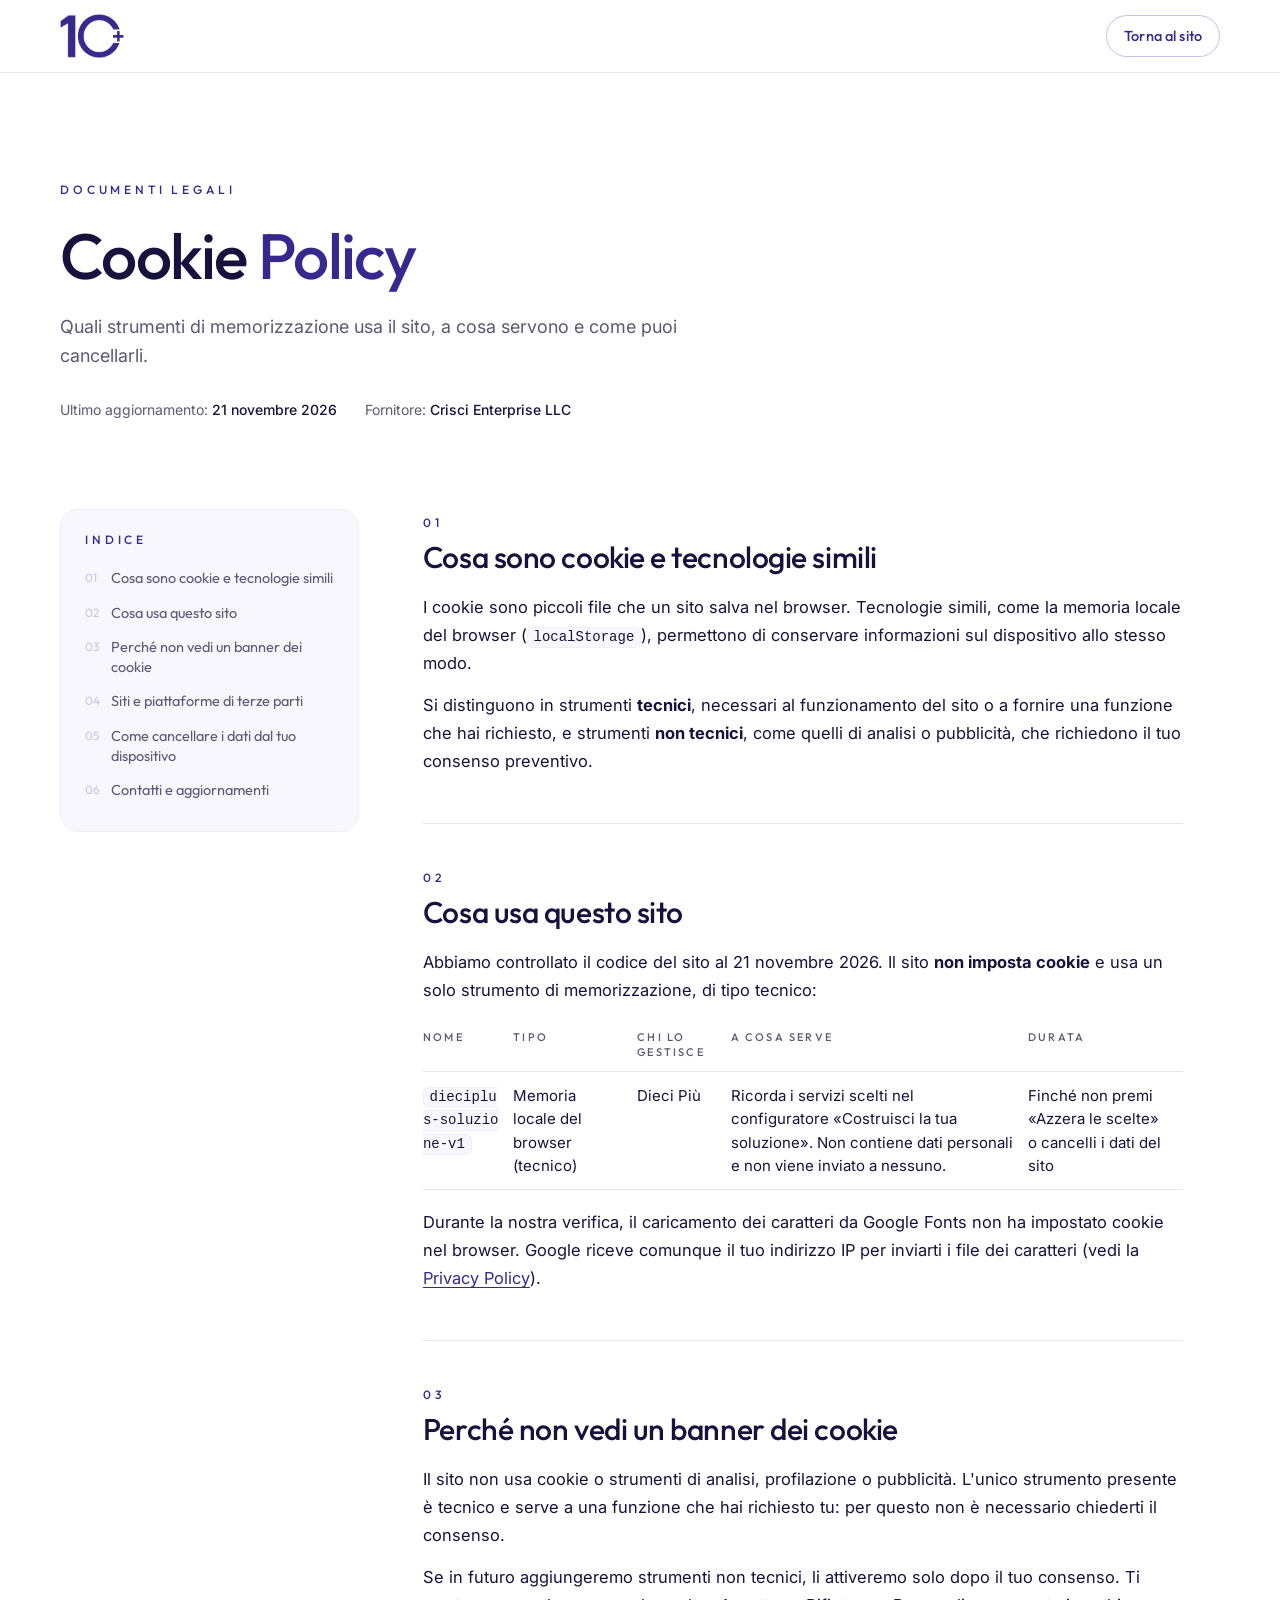
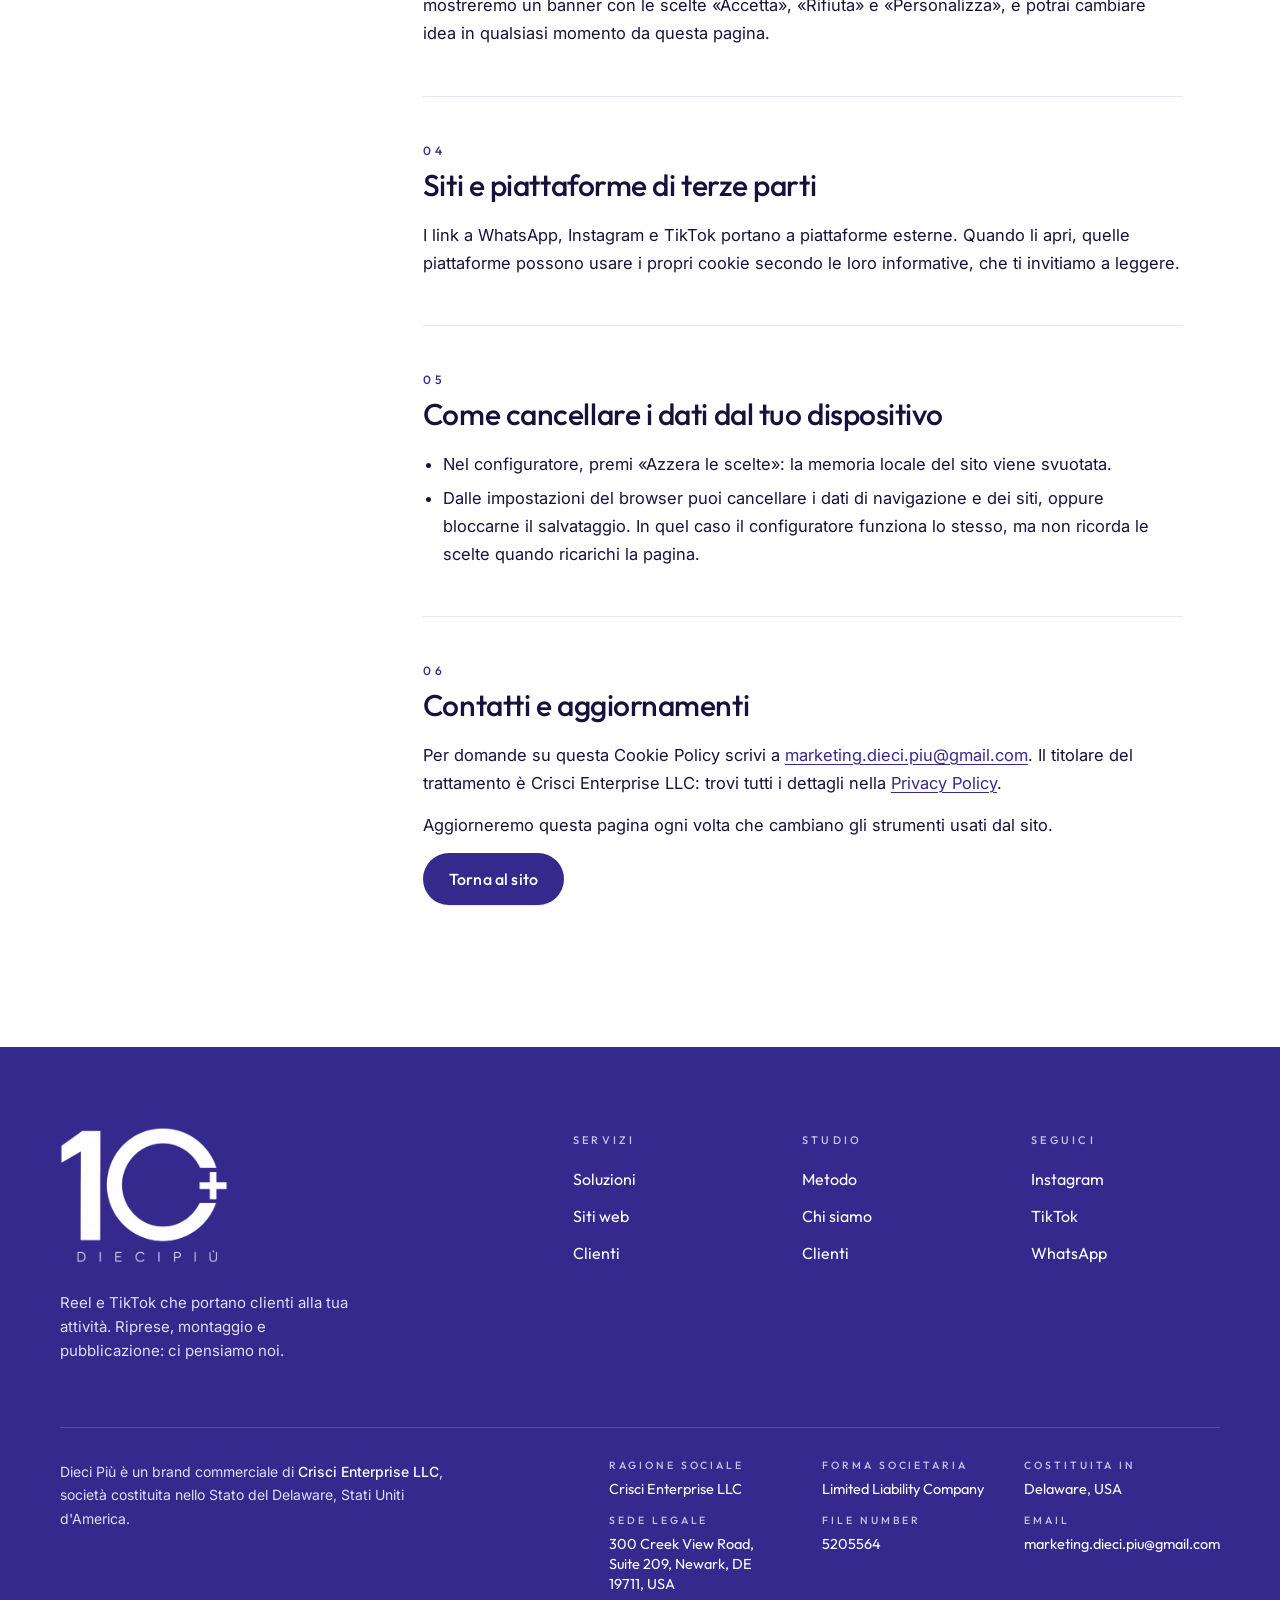
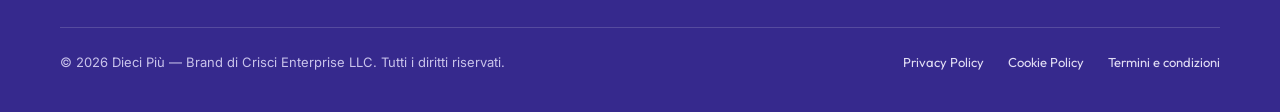
==== commit f5a0547d: "Add files via upload" ====
--- a/cookie.html
+++ b/cookie.html
@@ -5,8 +5,7 @@
 <meta name="viewport" content="width=device-width, initial-scale=1, viewport-fit=cover">
 <title>Cookie Policy · Dieci Più</title>
 <meta name="description" content="Quali cookie e strumenti di memorizzazione usa il sito Dieci Più.">
-<!-- Bozza: togliere "noindex" e l'avviso giallo dopo la revisione legale -->
-<meta name="robots" content="noindex, follow">
+<link rel="canonical" href="https://diecipiu.com/cookie.html">
 <meta name="theme-color" content="#36298D">
 <link rel="icon" href="favicon.ico" sizes="any">
 <link rel="icon" type="image/png" sizes="32x32" href="assets/brand/favicon-32.png">
@@ -39,7 +38,6 @@
         <li>Fornitore: <b>Crisci Enterprise LLC</b></li>
       </ul>
     </div>
-    <p class="draft-note" role="note"><b>Bozza in revisione.</b> Questo testo descrive le funzioni realmente presenti nel sito al 21 novembre 2026. Deve essere verificato da un consulente legale prima della pubblicazione definitiva. Le parti evidenziate in giallo sono da completare o da confermare.</p>
 
     <div class="legal-layout">
       <nav class="legal-toc" aria-label="Indice">
@@ -69,7 +67,6 @@
           </tbody>
         </table>
         <p>Durante la nostra verifica, il caricamento dei caratteri da Google Fonts non ha impostato cookie nel browser. Google riceve comunque il tuo indirizzo IP per inviarti i file dei caratteri (vedi la <a href="privacy.html#terze-parti">Privacy Policy</a>).</p>
-        <p><span class="todo">Da verificare sul sito pubblicato: assenza di cookie impostati dall'hosting Vercel.</span></p>
       </section>
       <section id="consenso" aria-labelledby="consenso-t">
         <h2 id="consenso-t"><span class="n">03</span>Perché non vedi un banner dei cookie</h2>
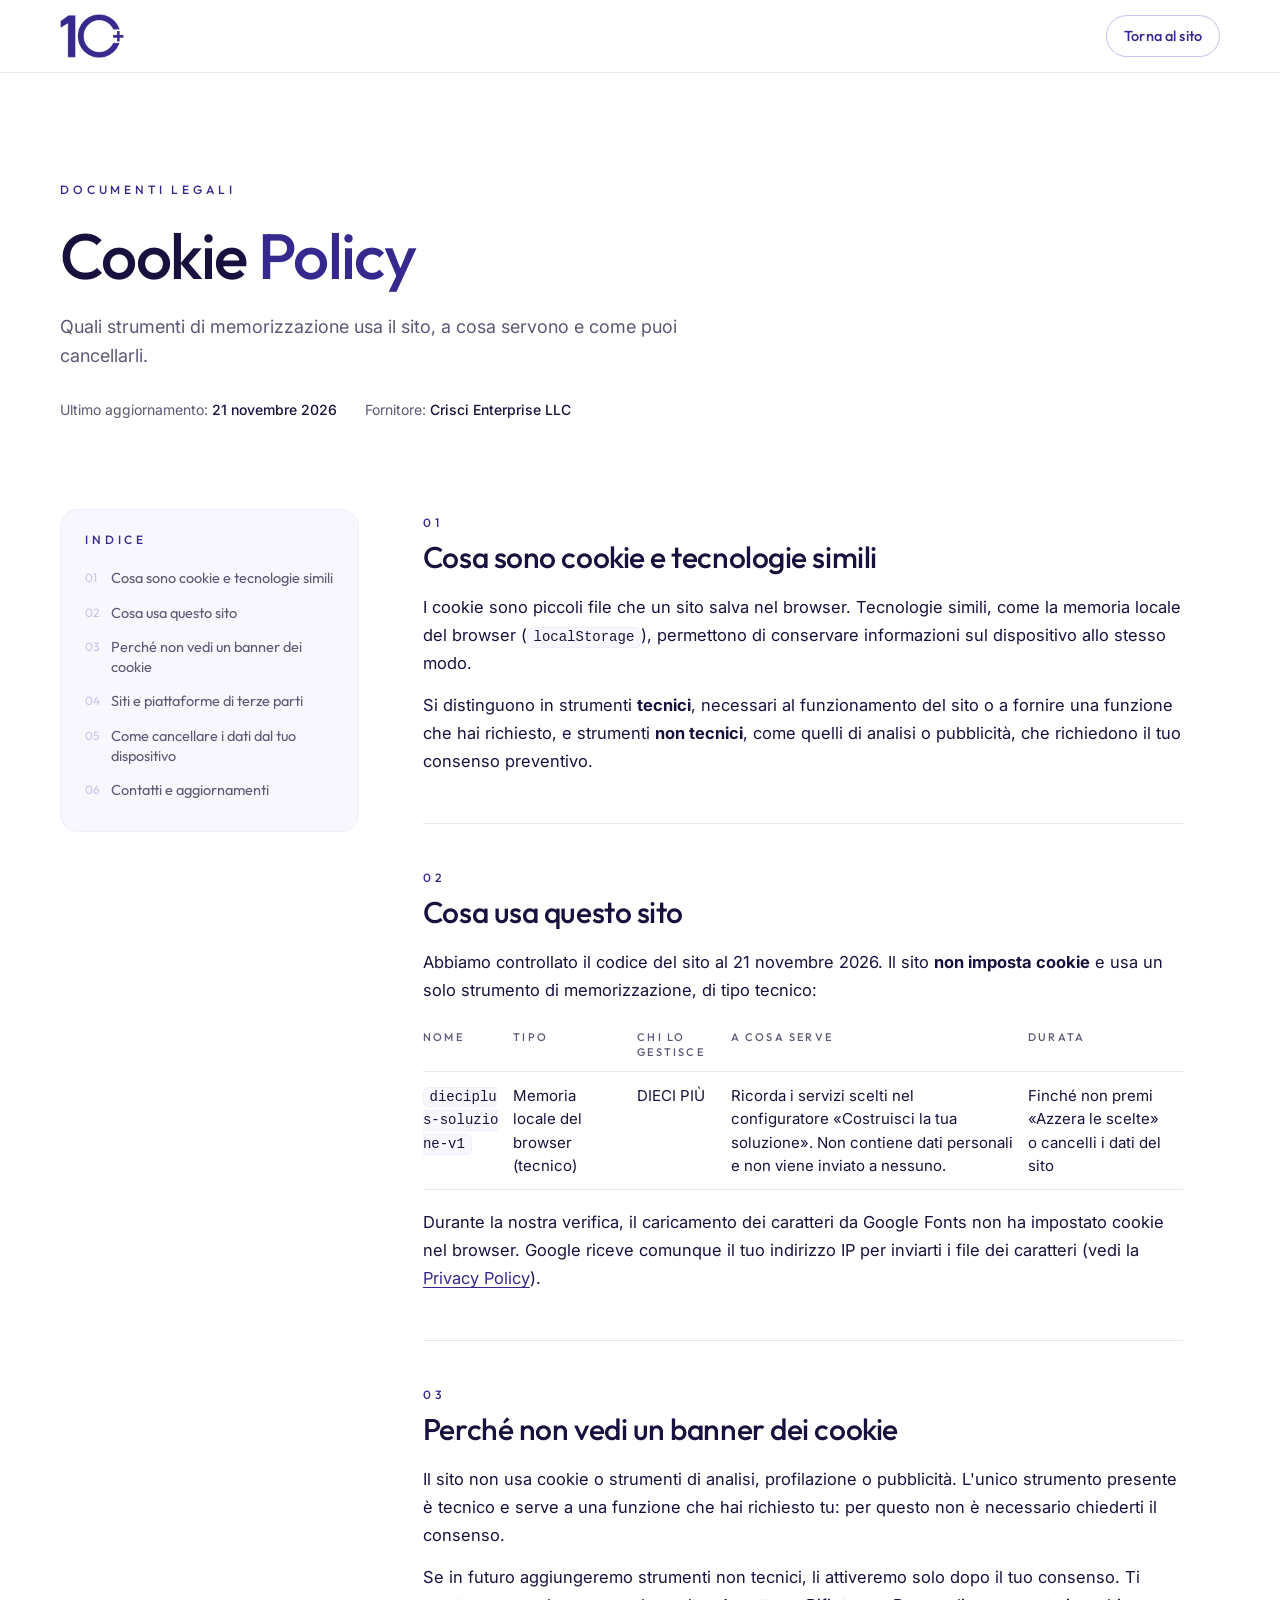
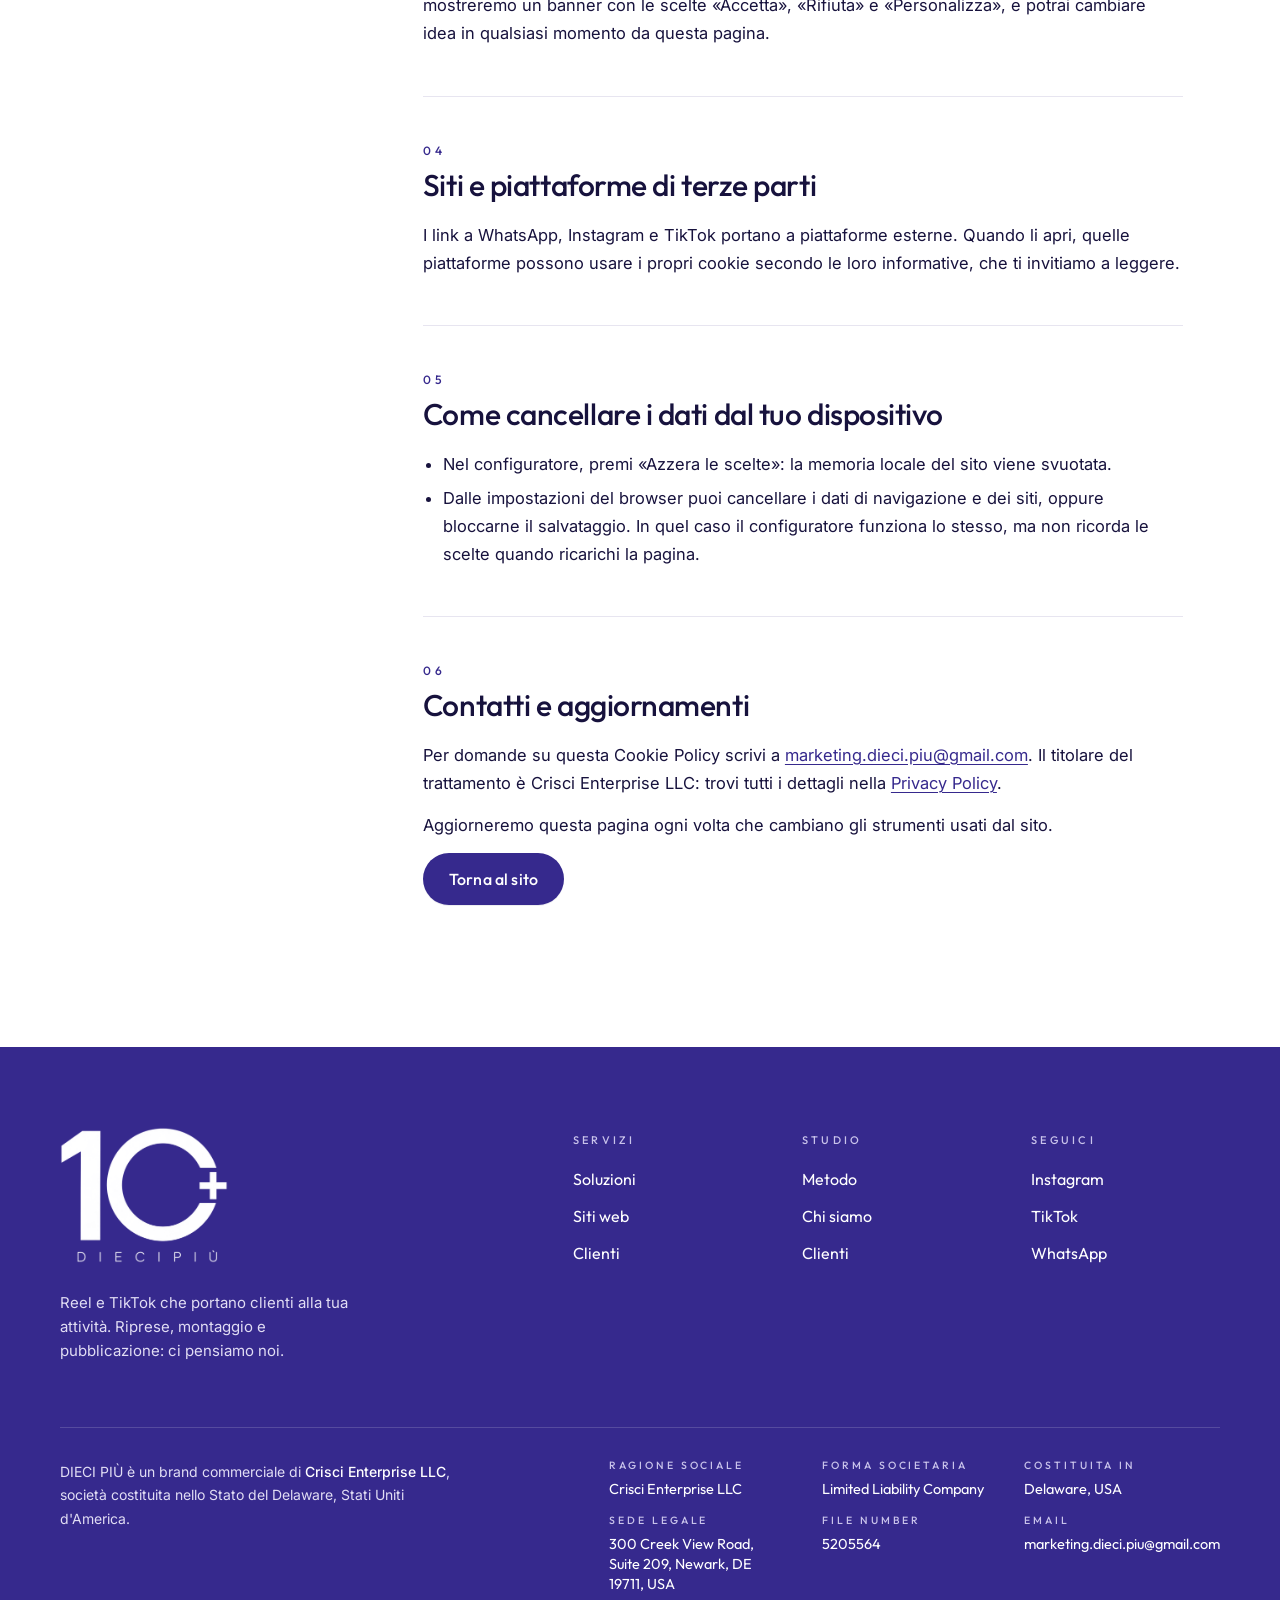
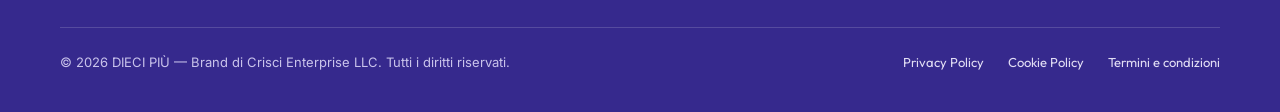
==== commit e3767b88: "Add files via upload" ====
--- a/cookie.html
+++ b/cookie.html
@@ -3,8 +3,8 @@
 <head>
 <meta charset="utf-8">
 <meta name="viewport" content="width=device-width, initial-scale=1, viewport-fit=cover">
-<title>Cookie Policy · Dieci Più</title>
-<meta name="description" content="Quali cookie e strumenti di memorizzazione usa il sito Dieci Più.">
+<title>Cookie Policy · DIECI PIÙ</title>
+<meta name="description" content="Quali cookie e strumenti di memorizzazione usa il sito DIECI PIÙ.">
 <link rel="canonical" href="https://diecipiu.com/cookie.html">
 <meta name="theme-color" content="#36298D">
 <link rel="icon" href="favicon.ico" sizes="any">
@@ -20,8 +20,8 @@
 
 <header class="legal-nav">
   <div class="wrap legal-nav-in">
-    <a class="brand" href="index.html" aria-label="Dieci Più — torna al sito">
-      <img src="assets/brand/logo-dieci-piu-mark.png" alt="Dieci Più" width="1600" height="1102">
+    <a class="brand" href="index.html" aria-label="DIECI PIÙ — torna al sito">
+      <img src="assets/brand/logo-dieci-piu-mark.png" alt="DIECI PIÙ" width="1600" height="1102">
     </a>
     <a class="btn btn-ghost btn-sm" href="index.html">Torna al sito</a>
   </div>
@@ -63,7 +63,7 @@
         <table class="legal-table">
           <thead><tr><th scope="col">Nome</th><th scope="col">Tipo</th><th scope="col">Chi lo gestisce</th><th scope="col">A cosa serve</th><th scope="col">Durata</th></tr></thead>
           <tbody>
-          <tr><td><code>dieciplus-soluzione-v1</code></td><td data-th="Tipo">Memoria locale del browser (tecnico)</td><td data-th="Chi lo gestisce">Dieci Più</td><td data-th="A cosa serve">Ricorda i servizi scelti nel configuratore «Costruisci la tua soluzione». Non contiene dati personali e non viene inviato a nessuno.</td><td data-th="Durata">Finché non premi «Azzera le scelte» o cancelli i dati del sito</td></tr>
+          <tr><td><code>dieciplus-soluzione-v1</code></td><td data-th="Tipo">Memoria locale del browser (tecnico)</td><td data-th="Chi lo gestisce">DIECI PIÙ</td><td data-th="A cosa serve">Ricorda i servizi scelti nel configuratore «Costruisci la tua soluzione». Non contiene dati personali e non viene inviato a nessuno.</td><td data-th="Durata">Finché non premi «Azzera le scelte» o cancelli i dati del sito</td></tr>
           </tbody>
         </table>
         <p>Durante la nostra verifica, il caricamento dei caratteri da Google Fonts non ha impostato cookie nel browser. Google riceve comunque il tuo indirizzo IP per inviarti i file dei caratteri (vedi la <a href="privacy.html#terze-parti">Privacy Policy</a>).</p>
@@ -99,7 +99,7 @@
   <div class="wrap">
     <div class="footer-grid">
       <div>
-        <img class="logo" src="assets/brand/logo-dieci-piu-white.png" alt="Dieci Più" width="1600" height="1299" loading="lazy">
+        <img class="logo" src="assets/brand/logo-dieci-piu-white.png" alt="DIECI PIÙ" width="1600" height="1299" loading="lazy">
         <p>Reel e TikTok che portano clienti alla tua attività. Riprese, montaggio e pubblicazione: ci pensiamo noi.</p>
       </div>
       <div>
@@ -116,7 +116,7 @@
       </div>
     </div>
     <div class="footer-legal">
-      <p class="footer-entity">Dieci Più è un brand commerciale di <b>Crisci Enterprise LLC</b>, società costituita nello Stato del Delaware, Stati Uniti d'America.</p>
+      <p class="footer-entity">DIECI PIÙ è un brand commerciale di <b>Crisci Enterprise LLC</b>, società costituita nello Stato del Delaware, Stati Uniti d'America.</p>
       <dl class="footer-facts">
         <div><dt>Ragione sociale</dt><dd>Crisci Enterprise LLC</dd></div>
         <div><dt>Forma societaria</dt><dd>Limited Liability Company</dd></div>
@@ -127,7 +127,7 @@
       </dl>
     </div>
     <div class="footer-bottom">
-      <span>© <span data-year>2026</span> Dieci Più — Brand di Crisci Enterprise LLC. Tutti i diritti riservati.</span>
+      <span>© <span data-year>2026</span> DIECI PIÙ — Brand di Crisci Enterprise LLC. Tutti i diritti riservati.</span>
       <ul class="footer-links" aria-label="Documenti legali">
         <li><a href="privacy.html">Privacy Policy</a></li>
         <li><a href="cookie.html">Cookie Policy</a></li>
--- a/legale.css
+++ b/legale.css
@@ -1,4 +1,4 @@
-/* Dieci Più — pagine legali (privacy, cookie, termini)
+/* DIECI PIÙ — pagine legali (privacy, cookie, termini)
    Usa i token e il footer di styles.css. */
 
 .legal-nav { position: sticky; top: 0; z-index: 20; background: rgba(255,255,255,.92); backdrop-filter: saturate(1.4) blur(12px); -webkit-backdrop-filter: saturate(1.4) blur(12px); border-bottom: 1px solid var(--linea); }
